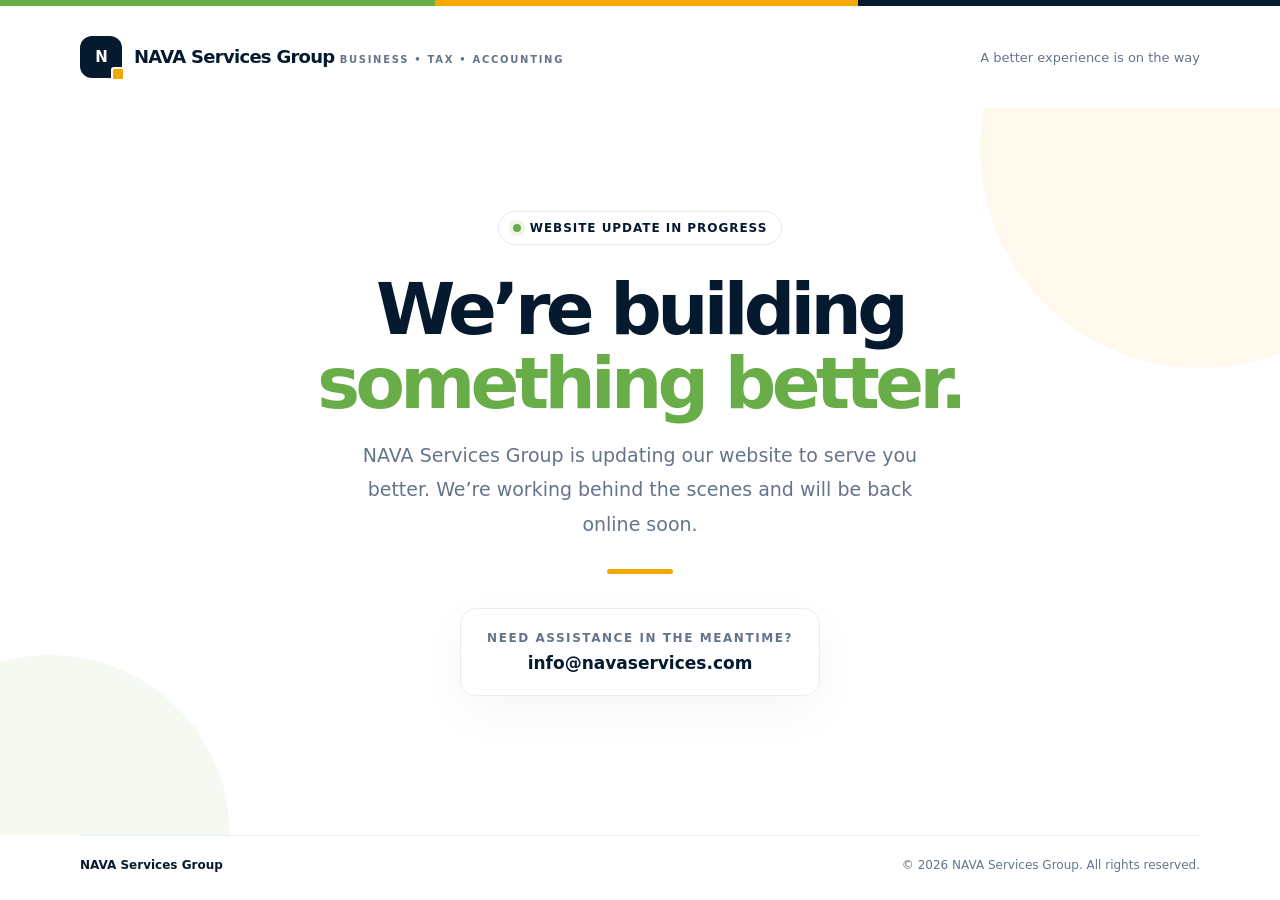
==== index.html @ 82f9de9b "Create index.html" ====
<!doctype html>
<html lang="en">
<head>
  <meta charset="utf-8">
  <meta name="viewport" content="width=device-width, initial-scale=1">
  <meta name="theme-color" content="#061a2f">
  <meta name="description" content="NAVA Services Group is updating its website. Please check back soon.">
  <title>Website Coming Soon | NAVA Services Group</title>
  <style>
    :root {
      --navy: #061a2f;
      --yellow: #f5a900;
      --green: #69ad49;
      --text: #263648;
      --muted: #64748b;
      --white: #ffffff;
    }
    * { box-sizing: border-box; }
    html { min-height: 100%; }
    body {
      margin: 0;
      min-height: 100vh;
      font-family: Inter, ui-sans-serif, system-ui, -apple-system, BlinkMacSystemFont, "Segoe UI", sans-serif;
      color: var(--text);
      background: var(--white);
      display: flex;
      flex-direction: column;
    }
    .top-line { height: 6px; background: linear-gradient(90deg, var(--green) 0 34%, var(--yellow) 34% 67%, var(--navy) 67% 100%); }
    header, footer { width: min(1120px, calc(100% - 48px)); margin-inline: auto; }
    header { padding: 30px 0; display: flex; align-items: center; justify-content: space-between; gap: 20px; }
    .brand { display: inline-flex; align-items: center; gap: 12px; color: var(--navy); text-decoration: none; }
    .brand-mark { width: 42px; height: 42px; border-radius: 12px; background: var(--navy); display: grid; place-items: center; color: var(--white); font-size: 15px; font-weight: 800; letter-spacing: -.06em; position: relative; }
    .brand-mark::after { content: ""; position: absolute; width: 10px; height: 10px; border-radius: 3px; background: var(--yellow); right: -3px; bottom: -3px; border: 2px solid white; }
    .brand-name { font-size: 18px; font-weight: 800; letter-spacing: -.04em; line-height: 1.1; }
    .brand-subtitle { margin-top: 4px; color: var(--muted); font-size: 10px; letter-spacing: .17em; font-weight: 700; }
    .header-note { color: var(--muted); font-size: 13px; }
    main { flex: 1; display: grid; place-items: center; padding: 44px 24px 80px; overflow: hidden; position: relative; }
    main::before, main::after { content: ""; position: absolute; border-radius: 50%; pointer-events: none; z-index: 0; }
    main::before { width: 440px; height: 440px; background: #f5a90012; top: -180px; right: -140px; }
    main::after { width: 360px; height: 360px; background: #69ad4912; bottom: -180px; left: -130px; }
    .content { width: min(760px, 100%); text-align: center; position: relative; z-index: 1; }
    .status { display: inline-flex; align-items: center; gap: 9px; border: 1px solid #e6ebef; background: #fff; border-radius: 999px; padding: 9px 14px; color: var(--navy); font-size: 12px; font-weight: 750; letter-spacing: .08em; text-transform: uppercase; }
    .status-dot { width: 8px; height: 8px; background: var(--green); border-radius: 50%; box-shadow: 0 0 0 4px #69ad4920; }
    h1 { margin: 28px 0 18px; color: var(--navy); font-size: clamp(42px, 7vw, 72px); letter-spacing: -.065em; line-height: 1.02; font-weight: 800; }
    h1 span { color: var(--green); }
    .intro { max-width: 570px; margin: 0 auto; color: var(--muted); font-size: clamp(16px, 2.3vw, 19px); line-height: 1.8; }
    .accent { width: 66px; height: 5px; background: var(--yellow); border-radius: 5px; margin: 28px auto; }
    .contact-card { margin: 34px auto 0; padding: 22px 26px; width: fit-content; max-width: 100%; border: 1px solid #e7edf1; border-radius: 16px; background: #ffffffd9; box-shadow: 0 16px 50px #061a2f0a; }
    .contact-label { color: var(--muted); font-size: 12px; text-transform: uppercase; letter-spacing: .13em; font-weight: 750; margin-bottom: 8px; }
    .email { color: var(--navy); text-decoration: none; font-weight: 750; font-size: 17px; overflow-wrap: anywhere; }
    .email:hover { color: var(--green); }
    footer { padding: 22px 0 28px; border-top: 1px solid #edf0f2; display: flex; justify-content: space-between; align-items: center; gap: 14px; color: var(--muted); font-size: 12px; }
    .footer-brand { color: var(--navy); font-weight: 750; }
    @media (max-width: 600px) {
      header, footer { width: min(100% - 32px, 1120px); }
      header { padding: 22px 0; }
      .header-note { display: none; }
      main { padding: 40px 20px 64px; }
      .contact-card { width: 100%; padding: 20px 16px; }
      footer { flex-direction: column; align-items: flex-start; }
    }
  </style>
</head>
<body>
  <div class="top-line" aria-hidden="true"></div>
  <header>
    <a class="brand" href="/" aria-label="NAVA Services Group home">
      <span class="brand-mark" aria-hidden="true">N</span>
      <span>
        <span class="brand-name">NAVA Services Group</span>
        <span class="brand-subtitle">BUSINESS • TAX • ACCOUNTING</span>
      </span>
    </a>
    <div class="header-note">A better experience is on the way</div>
  </header>

  <main>
    <section class="content" aria-labelledby="page-title">
      <div class="status"><span class="status-dot" aria-hidden="true"></span> Website update in progress</div>
      <h1 id="page-title">We’re building<br><span>something better.</span></h1>
      <p class="intro">NAVA Services Group is updating our website to serve you better. We’re working behind the scenes and will be back online soon.</p>
      <div class="accent" aria-hidden="true"></div>
      <div class="contact-card">
        <div class="contact-label">Need assistance in the meantime?</div>
        <a class="email" href="mailto:info@navaservices.com">info@navaservices.com</a>
      </div>
    </section>
  </main>

  <footer>
    <span class="footer-brand">NAVA Services Group</span>
    <span>© <span id="year">2026</span> NAVA Services Group. All rights reserved.</span>
  </footer>
  <script>
    document.getElementById('year').textContent = new Date().getFullYear();
  </script>
</body>
</html>
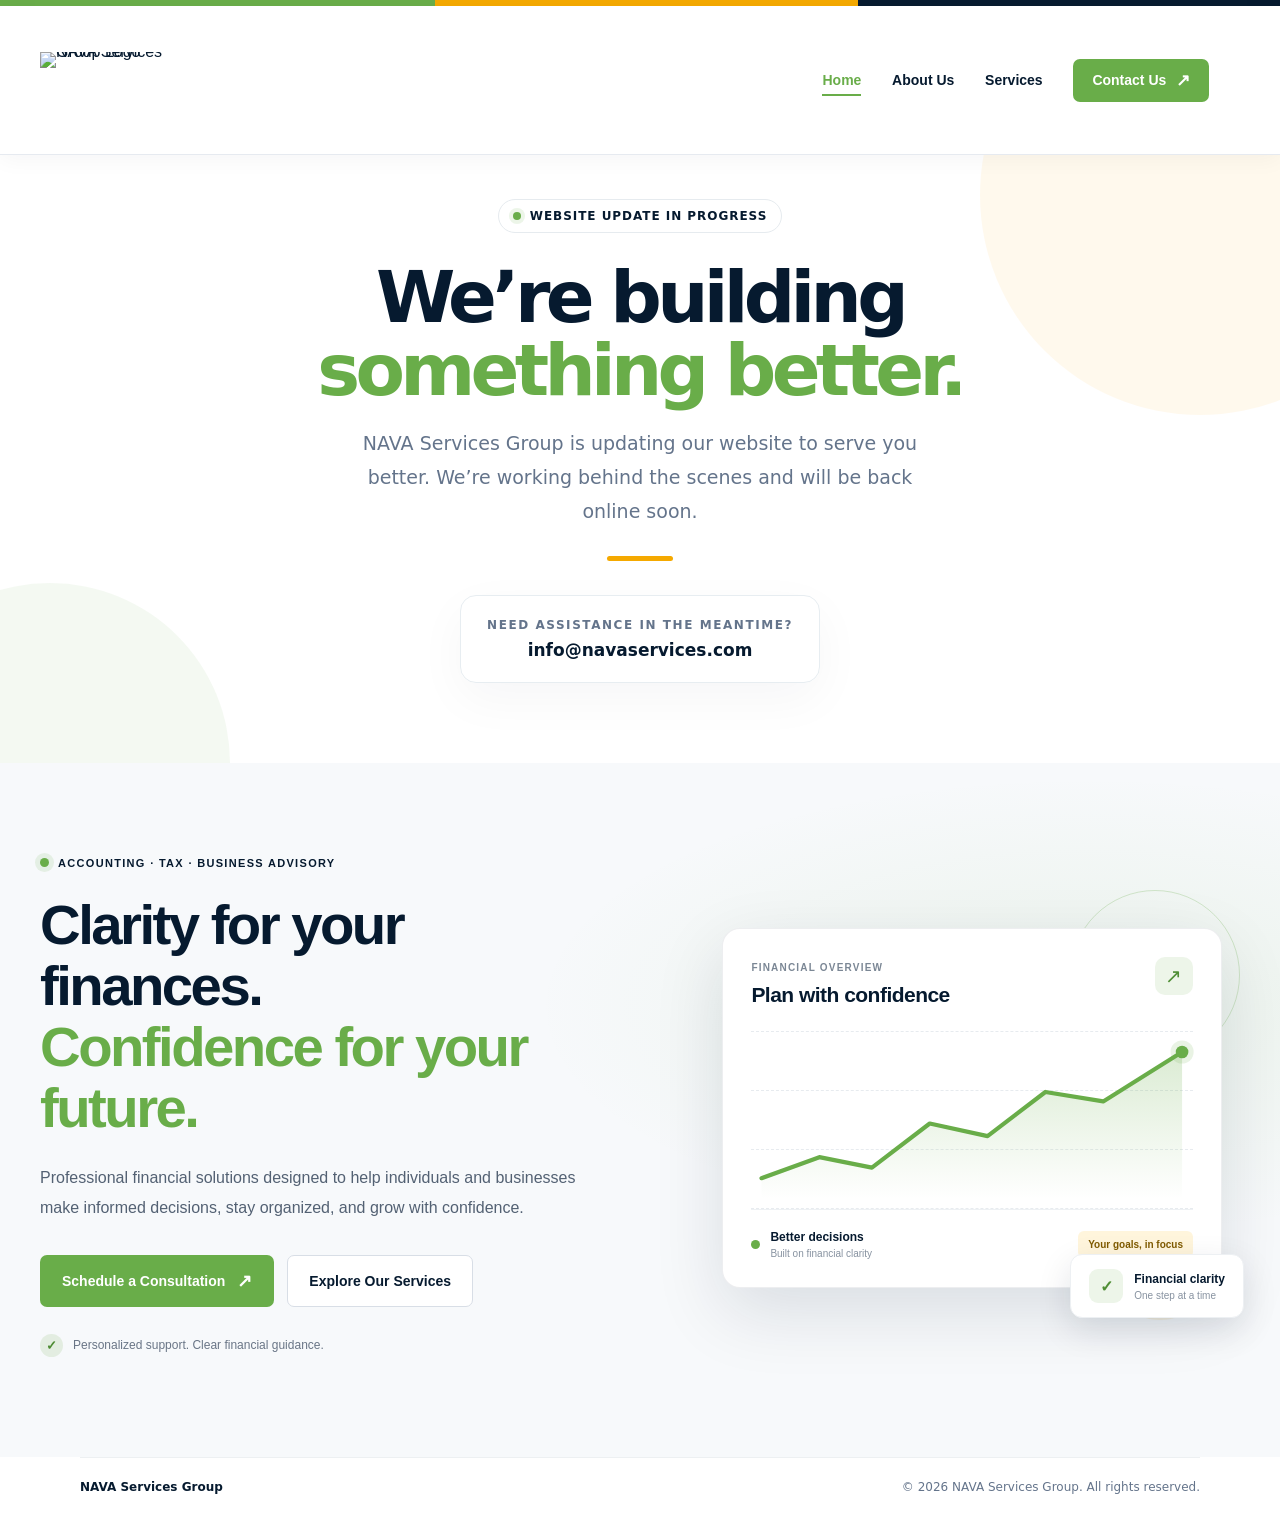
==== commit 92c42e09: "navaservices" ====
--- a/index.html
+++ b/index.html
@@ -1,6 +1,26 @@
 <!doctype html>
 <html lang="en">
 <head>
+
+<link rel="stylesheet" href="/components/nava-header.css">
+<script src="/components/nava-header.js" defer></script>
+
+
+<link rel="stylesheet" href="/components/nava-hero.css">
+<script src="/components/nava-hero.js" defer></script>
+
+
+
+
+
+
+
+
+
+
+
+
+
   <meta charset="utf-8">
   <meta name="viewport" content="width=device-width, initial-scale=1">
   <meta name="theme-color" content="#061a2f">
@@ -61,21 +81,28 @@
       footer { flex-direction: column; align-items: flex-start; }
     }
   </style>
+  
+
+<script>
+  window.gtranslateSettings = {
+    default_language: "en",
+    languages: ["en", "es"],
+    wrapper_selector: ".gtranslate_wrapper"
+  };
+</script>
+
+<script
+  src="https://cdn.gtranslate.net/widgets/latest/dropdown.js"
+  defer>
+</script>
 </head>
 <body>
+
   <div class="top-line" aria-hidden="true"></div>
-  <header>
-    <a class="brand" href="/" aria-label="NAVA Services Group home">
-      <span class="brand-mark" aria-hidden="true">N</span>
-      <span>
-        <span class="brand-name">NAVA Services Group</span>
-        <span class="brand-subtitle">BUSINESS • TAX • ACCOUNTING</span>
-      </span>
-    </a>
-    <div class="header-note">A better experience is on the way</div>
-  </header>
-
+  <nava-header></nava-header>
+  
   <main>
+     
     <section class="content" aria-labelledby="page-title">
       <div class="status"><span class="status-dot" aria-hidden="true"></span> Website update in progress</div>
       <h1 id="page-title">We’re building<br><span>something better.</span></h1>
@@ -86,8 +113,9 @@
         <a class="email" href="mailto:info@navaservices.com">info@navaservices.com</a>
       </div>
     </section>
+    
   </main>
-
+ <nava-hero></nava-hero>
   <footer>
     <span class="footer-brand">NAVA Services Group</span>
     <span>© <span id="year">2026</span> NAVA Services Group. All rights reserved.</span>
--- a/components/nava-header.css
+++ b/components/nava-header.css
@@ -0,0 +1,269 @@
+
+:root {
+  --nava-navy: #061A2F;
+  --nava-green: #69AD49;
+  --nava-yellow: #F5A900;
+  --nava-border: #E6EAF0;
+}
+
+nava-header {
+  display: block;
+  position: relative;
+  z-index: 1000;
+}
+
+.nava-header {
+  width: 100%;
+  background: #fff;
+  border-bottom: 1px solid var(--nava-border);
+  box-shadow: 0 4px 22px rgba(6, 26, 47, 0.045);
+  font-family: Inter, Arial, sans-serif;
+}
+
+.nava-header__inner {
+  width: min(1200px, calc(100% - 48px));
+  min-height: 88px;
+  margin: 0 auto;
+  display: flex;
+  align-items: center;
+  justify-content: space-between;
+  gap: 36px;
+}
+
+.nava-brand {
+  display: flex;
+  flex-direction: column;
+  flex-shrink: 0;
+  color: var(--nava-navy);
+  text-decoration: none;
+  line-height: 1;
+}
+
+.nava-brand__name {
+  font-size: 30px;
+  font-weight: 800;
+  letter-spacing: 0.11em;
+}
+
+.nava-brand__subtitle {
+  margin-top: 6px;
+  font-size: 10px;
+  font-weight: 700;
+  letter-spacing: 0.19em;
+}
+
+.nava-nav {
+  display: flex;
+  align-items: center;
+  gap: clamp(18px, 2.4vw, 34px);
+}
+
+.nava-nav__link {
+  position: relative;
+  padding: 12px 0;
+  color: var(--nava-navy);
+  text-decoration: none;
+  font-size: 14px;
+  font-weight: 600;
+  transition: color 0.2s ease;
+}
+
+.nava-nav__link:hover,
+.nava-nav__link.is-active {
+  color: var(--nava-green);
+}
+
+.nava-nav__link.is-active::after {
+  content: "";
+  position: absolute;
+  right: 0;
+  bottom: 4px;
+  left: 0;
+  height: 2px;
+  background: var(--nava-green);
+}
+
+.nava-nav__cta {
+  display: inline-flex;
+  align-items: center;
+  gap: 10px;
+  padding: 13px 19px;
+  border-radius: 7px;
+  background: var(--nava-green);
+  color: #fff;
+  text-decoration: none;
+  font-size: 14px;
+  font-weight: 700;
+  transition: background 0.2s ease, transform 0.2s ease;
+}
+
+.nava-nav__cta:hover {
+  background: #57983A;
+  transform: translateY(-1px);
+}
+
+.nava-nav__cta span {
+  font-size: 17px;
+  line-height: 1;
+}
+
+.nava-language {
+  display: flex;
+  align-items: center;
+}
+
+.nava-language select {
+  max-width: 130px;
+  padding: 8px 9px;
+  border: 1px solid var(--nava-border);
+  border-radius: 6px;
+  background: #fff;
+  color: var(--nava-navy);
+  font: inherit;
+  font-size: 13px;
+}
+
+.nava-menu-toggle {
+  display: none;
+  width: 44px;
+  height: 44px;
+  padding: 11px;
+  border: 1px solid var(--nava-border);
+  border-radius: 8px;
+  background: #fff;
+  cursor: pointer;
+}
+
+.nava-menu-toggle span {
+  display: block;
+  height: 2px;
+  margin: 4px 0;
+  background: var(--nava-navy);
+}
+
+@media (max-width: 820px) {
+  .nava-header__inner {
+    width: calc(100% - 32px);
+    min-height: 76px;
+    gap: 16px;
+  }
+
+  .nava-brand__name {
+    font-size: 27px;
+  }
+
+  .nava-menu-toggle {
+    display: block;
+    margin-left: auto;
+  }
+
+  .nava-nav {
+    display: none;
+    position: absolute;
+    top: 100%;
+    right: 0;
+    left: 0;
+    padding: 18px 24px 24px;
+    flex-direction: column;
+    align-items: stretch;
+    gap: 7px;
+    background: #fff;
+    border-bottom: 1px solid var(--nava-border);
+    box-shadow: 0 14px 22px rgba(6, 26, 47, 0.08);
+  }
+
+  .nava-nav.is-open {
+    display: flex;
+  }
+
+  .nava-nav__link {
+    padding: 13px 0;
+  }
+
+  .nava-nav__link.is-active::after {
+    display: none;
+  }
+
+  .nava-nav__cta {
+    justify-content: center;
+    margin-top: 5px;
+  }
+
+  .nava-language {
+    padding-top: 8px;
+  }
+}
+
+/* Logo */
+.nava-brand {
+  display: inline-flex;
+  align-items: center;
+  flex-shrink: 0;
+  text-decoration: none;
+  line-height: 0;
+}
+
+.nava-brand img {
+  display: block;
+  width: 170px;
+  height: 56px;
+  object-fit: contain;
+  object-position: left center;
+}
+
+/* Contenedor del header */
+.nava-header__inner {
+  width: min(1200px, calc(100% - 48px));
+  min-height: 88px;
+  margin: 0 auto;
+  display: flex;
+  align-items: center;
+  justify-content: space-between;
+  gap: 36px;
+}
+
+/* Botón hamburguesa */
+.nava-menu-toggle {
+  display: none;
+  flex-shrink: 0;
+  width: 44px;
+  height: 44px;
+  padding: 11px;
+  border: 1px solid #E6EAF0;
+  border-radius: 8px;
+  background: #fff;
+  cursor: pointer;
+}
+
+.nava-menu-toggle span {
+  display: block;
+  height: 2px;
+  margin: 4px 0;
+  background: #061A2F;
+}
+
+/* Responsive */
+@media (max-width: 820px) {
+  .nava-header__inner {
+    width: calc(100% - 32px);
+    min-height: 76px;
+    gap: 16px;
+  }
+
+  .nava-brand img {
+    width: 145px;
+    height: 48px;
+  }
+
+  .nava-menu-toggle {
+    display: block;
+    margin-left: auto;
+  }
+}
+
+@media (max-width: 380px) {
+  .nava-brand img {
+    width: 125px;
+    height: 42px;
+  }
+}
--- a/components/nava-hero.css
+++ b/components/nava-hero.css
@@ -0,0 +1,441 @@
+
+.nava-hero {
+  --hero-navy: #061A2F;
+  --hero-green: #69AD49;
+  --hero-yellow: #F5A900;
+
+  position: relative;
+  overflow: hidden;
+  padding: 90px 0 100px;
+  background:
+    radial-gradient(ellipse at 85% 35%, rgba(105, 173, 73, .09), transparent 36%),
+    #F7F9FB;
+  font-family: Inter, Arial, sans-serif;
+}
+
+.nava-hero *,
+.nava-hero *::before,
+.nava-hero *::after {
+  box-sizing: border-box;
+}
+
+.nava-hero__container {
+  width: min(1200px, calc(100% - 48px));
+  margin: 0 auto;
+  display: grid;
+  grid-template-columns: minmax(0, 1.05fr) minmax(0, .95fr);
+  align-items: center;
+  gap: 64px;
+}
+
+.nava-hero__content {
+  position: relative;
+  z-index: 1;
+}
+
+.nava-hero__eyebrow {
+  display: inline-flex;
+  align-items: center;
+  gap: 9px;
+  margin-bottom: 24px;
+  color: var(--hero-navy);
+  font-size: 11px;
+  font-weight: 800;
+  letter-spacing: .12em;
+  line-height: 1.5;
+}
+
+.nava-hero__eyebrow-dot {
+  width: 9px;
+  height: 9px;
+  flex-shrink: 0;
+  border-radius: 50%;
+  background: var(--hero-green);
+  box-shadow: 0 0 0 5px rgba(105, 173, 73, .13);
+}
+
+.nava-hero h1 {
+  max-width: 650px;
+  margin: 0;
+  color: var(--hero-navy);
+  font-size: clamp(42px, 4.4vw, 64px);
+  font-weight: 800;
+  line-height: 1.08;
+  letter-spacing: -.045em;
+}
+
+.nava-hero h1 span {
+  display: block;
+  color: var(--hero-green);
+}
+
+.nava-hero__description {
+  max-width: 540px;
+  margin: 25px 0 0;
+  color: #536173;
+  font-size: 16px;
+  line-height: 1.85;
+}
+
+.nava-hero__actions {
+  display: flex;
+  flex-wrap: wrap;
+  align-items: center;
+  gap: 13px;
+  margin-top: 32px;
+}
+
+.nava-hero__button {
+  display: inline-flex;
+  min-height: 52px;
+  align-items: center;
+  justify-content: center;
+  gap: 12px;
+  padding: 0 21px;
+  border: 1px solid transparent;
+  border-radius: 7px;
+  font-size: 14px;
+  font-weight: 700;
+  text-align: center;
+  text-decoration: none;
+  transition: background .2s ease, border-color .2s ease, transform .2s ease;
+}
+
+.nava-hero__button:hover {
+  transform: translateY(-2px);
+}
+
+.nava-hero__button--primary {
+  background: var(--hero-green);
+  color: #fff;
+}
+
+.nava-hero__button--primary:hover {
+  background: #57983A;
+}
+
+.nava-hero__button--primary span {
+  font-size: 18px;
+}
+
+.nava-hero__button--secondary {
+  border-color: #D8DEE6;
+  background: #fff;
+  color: var(--hero-navy);
+}
+
+.nava-hero__button--secondary:hover {
+  border-color: var(--hero-green);
+}
+
+.nava-hero__trust {
+  display: flex;
+  align-items: center;
+  gap: 10px;
+  margin-top: 27px;
+}
+
+.nava-hero__trust-icon {
+  display: grid;
+  width: 23px;
+  height: 23px;
+  flex-shrink: 0;
+  place-items: center;
+  border-radius: 50%;
+  background: rgba(105, 173, 73, .14);
+  color: #4C8A32;
+  font-size: 13px;
+  font-weight: 800;
+}
+
+.nava-hero__trust p {
+  margin: 0;
+  color: #697586;
+  font-size: 12px;
+  line-height: 1.6;
+}
+
+.nava-hero__visual {
+  position: relative;
+  min-width: 0;
+  padding: 38px 18px 32px 22px;
+}
+
+.nava-hero__decor {
+  position: absolute;
+  border-radius: 50%;
+  pointer-events: none;
+}
+
+.nava-hero__decor--one {
+  top: 0;
+  right: 0;
+  width: 170px;
+  height: 170px;
+  border: 1px solid rgba(105, 173, 73, .25);
+}
+
+.nava-hero__decor--two {
+  right: 25px;
+  bottom: 0;
+  width: 110px;
+  height: 110px;
+  background: rgba(245, 169, 0, .10);
+}
+
+.nava-finance-card {
+  position: relative;
+  z-index: 1;
+  padding: 28px;
+  border: 1px solid rgba(6, 26, 47, .07);
+  border-radius: 18px;
+  background: #fff;
+  box-shadow: 0 24px 70px rgba(6, 26, 47, .12);
+}
+
+.nava-finance-card__header {
+  display: flex;
+  align-items: flex-start;
+  justify-content: space-between;
+  gap: 15px;
+}
+
+.nava-finance-card__label {
+  color: #7B8795;
+  font-size: 10px;
+  font-weight: 800;
+  letter-spacing: .12em;
+}
+
+.nava-finance-card__header h2 {
+  margin: 8px 0 0;
+  color: var(--hero-navy);
+  font-size: 21px;
+  font-weight: 750;
+  letter-spacing: -.025em;
+}
+
+.nava-finance-card__icon {
+  display: grid;
+  width: 38px;
+  height: 38px;
+  flex-shrink: 0;
+  place-items: center;
+  border-radius: 10px;
+  background: #EDF5E9;
+  color: #4F8E35;
+  font-size: 20px;
+}
+
+.nava-finance-card__chart {
+  position: relative;
+  margin-top: 24px;
+}
+
+.nava-chart__grid {
+  position: absolute;
+  inset: 0;
+  display: flex;
+  flex-direction: column;
+  justify-content: space-between;
+}
+
+.nava-chart__grid span {
+  display: block;
+  width: 100%;
+  border-top: 1px dashed #E7EBEF;
+}
+
+.nava-finance-card__chart svg {
+  position: relative;
+  display: block;
+  width: 100%;
+  height: auto;
+  overflow: visible;
+}
+
+.nava-finance-card__footer {
+  display: flex;
+  align-items: center;
+  justify-content: space-between;
+  gap: 15px;
+  padding-top: 20px;
+  border-top: 1px solid #EEF1F4;
+}
+
+.nava-finance-stat {
+  display: flex;
+  align-items: center;
+  gap: 10px;
+}
+
+.nava-finance-stat__dot {
+  width: 9px;
+  height: 9px;
+  flex-shrink: 0;
+  border-radius: 50%;
+  background: var(--hero-green);
+}
+
+.nava-finance-stat div {
+  display: flex;
+  flex-direction: column;
+  gap: 4px;
+}
+
+.nava-finance-stat strong {
+  color: var(--hero-navy);
+  font-size: 12px;
+}
+
+.nava-finance-stat div span {
+  color: #8792A0;
+  font-size: 10px;
+}
+
+.nava-finance-card__badge {
+  padding: 8px 10px;
+  border-radius: 6px;
+  background: #FFF5DC;
+  color: #805B00;
+  font-size: 10px;
+  font-weight: 700;
+  white-space: nowrap;
+}
+
+.nava-hero__floating {
+  position: absolute;
+  z-index: 2;
+  right: -4px;
+  bottom: 2px;
+  display: flex;
+  align-items: center;
+  gap: 11px;
+  padding: 14px 18px;
+  border: 1px solid #EDF0F3;
+  border-radius: 12px;
+  background: #fff;
+  box-shadow: 0 12px 34px rgba(6, 26, 47, .12);
+}
+
+.nava-hero__floating-icon {
+  display: grid;
+  width: 34px;
+  height: 34px;
+  flex-shrink: 0;
+  place-items: center;
+  border-radius: 9px;
+  background: #EDF5E9;
+  color: #4F8E35;
+  font-weight: 800;
+}
+
+.nava-hero__floating div {
+  display: flex;
+  flex-direction: column;
+  gap: 4px;
+}
+
+.nava-hero__floating strong {
+  color: var(--hero-navy);
+  font-size: 12px;
+}
+
+.nava-hero__floating div span {
+  color: #8792A0;
+  font-size: 10px;
+}
+
+@media (max-width: 1000px) {
+  .nava-hero {
+    padding: 72px 0 82px;
+  }
+
+  .nava-hero__container {
+    gap: 36px;
+  }
+
+  .nava-hero__visual {
+    padding-right: 8px;
+    padding-left: 8px;
+  }
+
+  .nava-finance-card {
+    padding: 22px;
+  }
+
+  .nava-finance-card__badge {
+    display: none;
+  }
+}
+
+@media (max-width: 760px) {
+  .nava-hero {
+    padding: 58px 0 72px;
+  }
+
+  .nava-hero__container {
+    width: calc(100% - 36px);
+    grid-template-columns: 1fr;
+    gap: 28px;
+  }
+
+  .nava-hero__eyebrow {
+    margin-bottom: 19px;
+    font-size: 10px;
+  }
+
+  .nava-hero h1 {
+    font-size: clamp(38px, 9vw, 54px);
+  }
+
+  .nava-hero__description {
+    margin-top: 19px;
+    font-size: 15px;
+  }
+
+  .nava-hero__actions {
+    align-items: stretch;
+    flex-direction: column;
+    margin-top: 25px;
+  }
+
+  .nava-hero__button {
+    width: 100%;
+  }
+
+  .nava-hero__trust {
+    margin-top: 20px;
+  }
+
+  .nava-hero__visual {
+    width: 100%;
+    max-width: 540px;
+    margin: 0 auto;
+    padding: 25px 5px 30px;
+  }
+
+  .nava-finance-card {
+    padding: 21px;
+    border-radius: 14px;
+  }
+
+  .nava-finance-card__header h2 {
+    font-size: 18px;
+  }
+
+  .nava-hero__floating {
+    right: 0;
+    bottom: 0;
+    padding: 11px 13px;
+  }
+}
+
+@media (prefers-reduced-motion: reduce) {
+  .nava-hero *,
+  .nava-hero *::before,
+  .nava-hero *::after {
+    scroll-behavior: auto !important;
+    transition: none !important;
+  }
+}
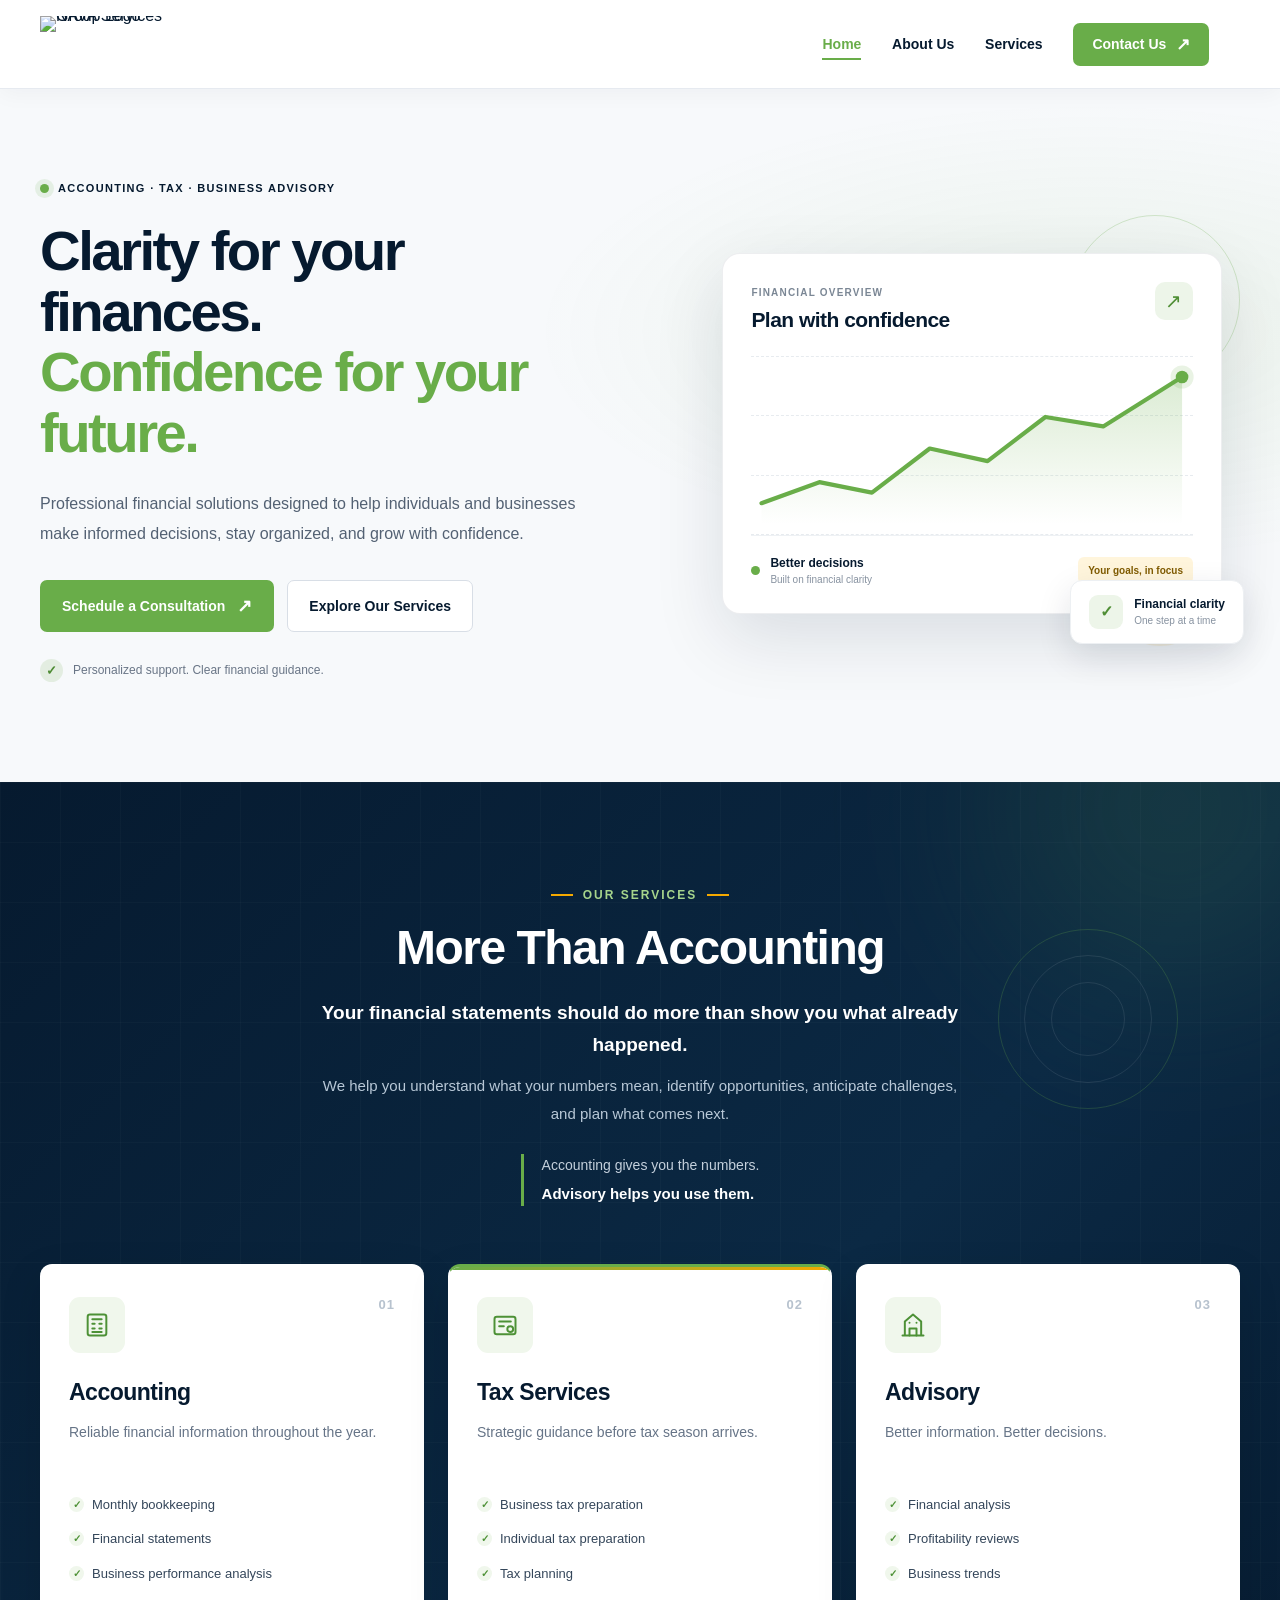
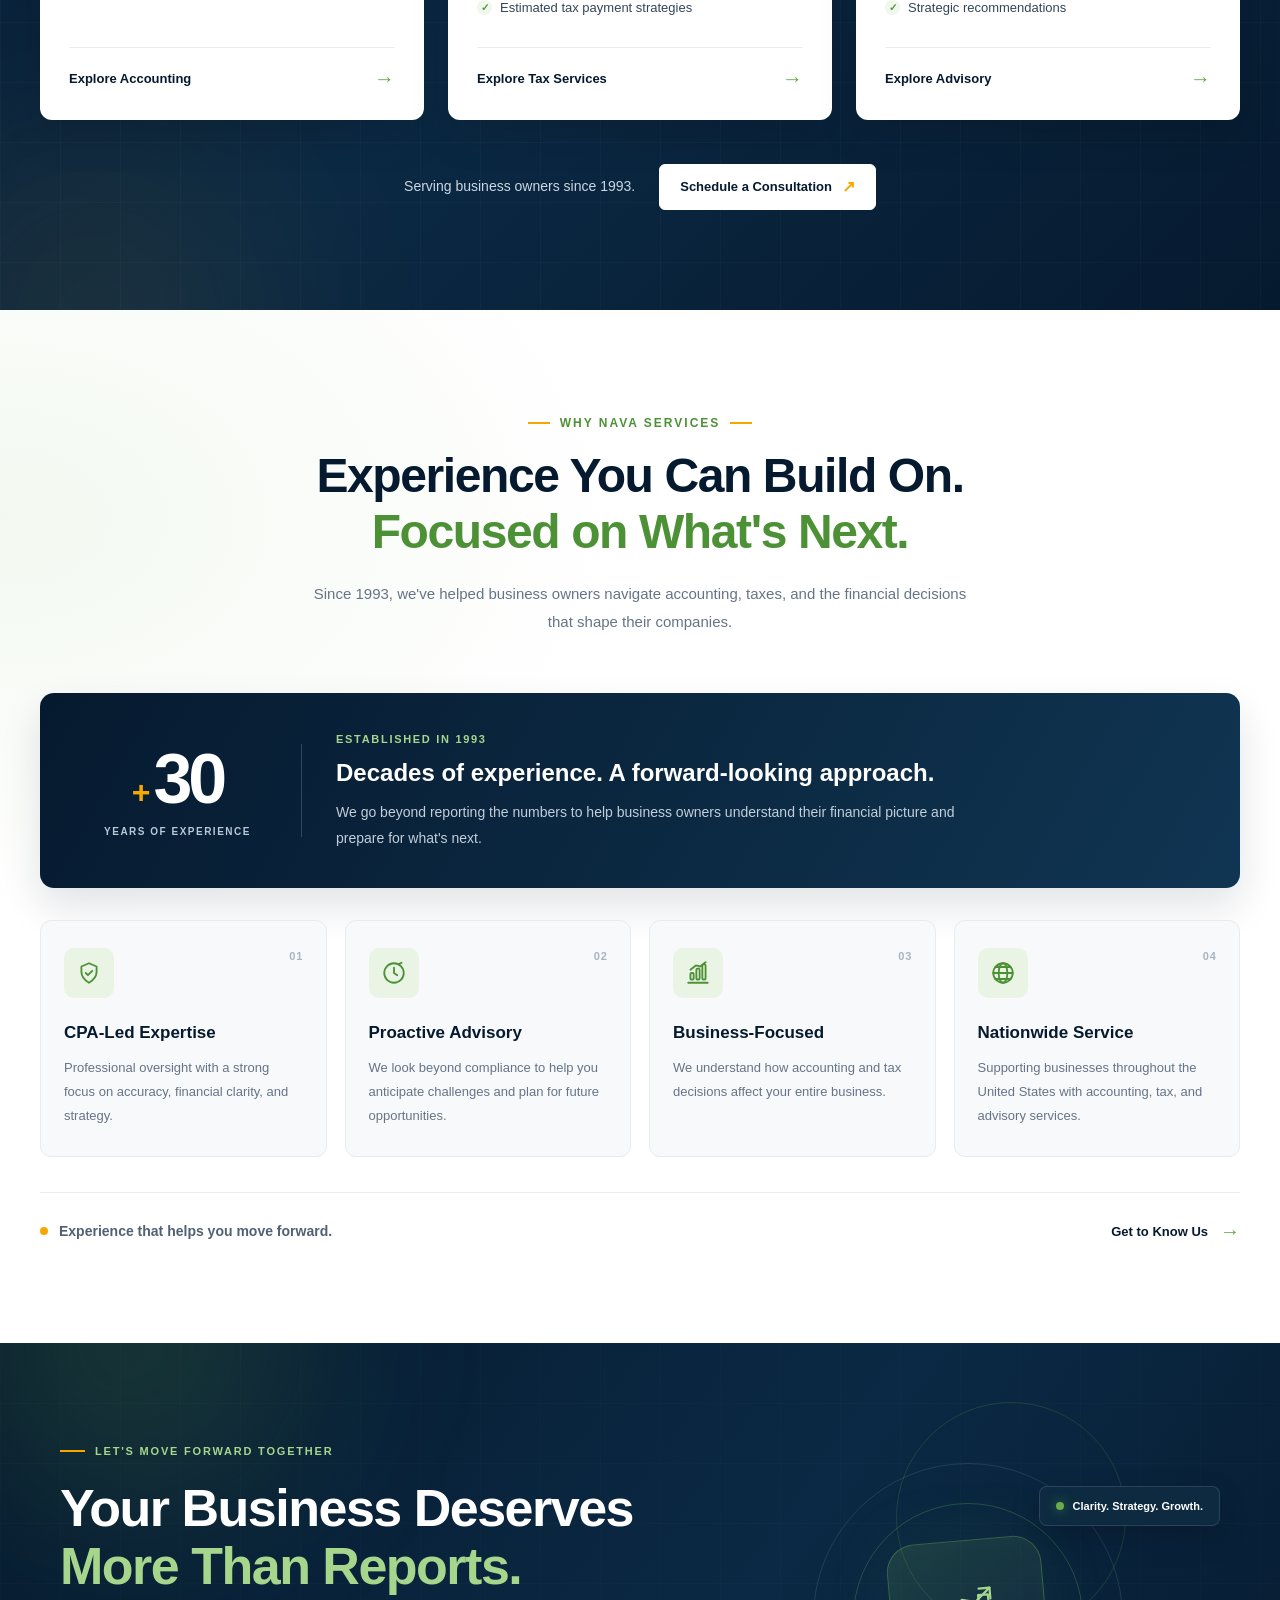
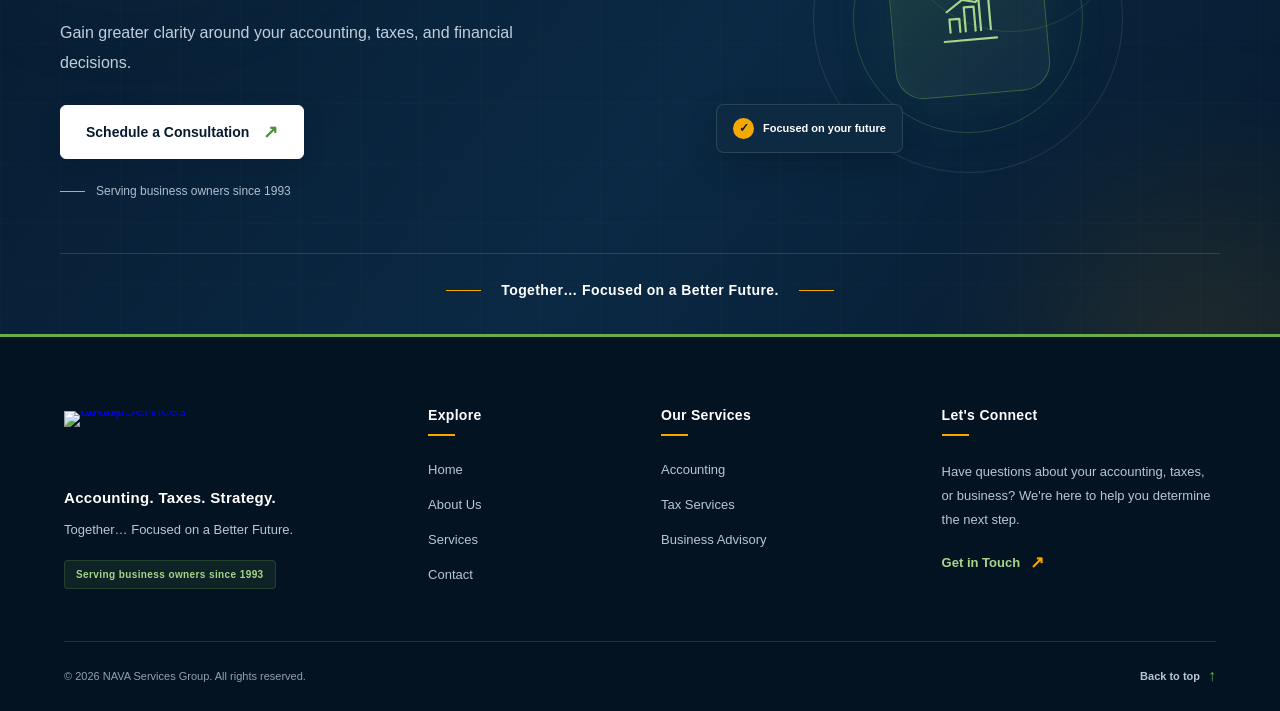
==== commit ea810bb6: "Updates" ====
--- a/index.html
+++ b/index.html
@@ -1,13 +1,41 @@
+
 <!doctype html>
 <html lang="en">
 <head>
+  <meta charset="utf-8">
+  <meta name="viewport" content="width=device-width, initial-scale=1">
+  <meta name="theme-color" content="#061A2F">
+  <meta
+    name="description"
+    content="NAVA Services Group provides professional accounting, tax and business advisory services."
+  >
 
-<link rel="stylesheet" href="/components/nava-header.css">
-<script src="/components/nava-header.js" defer></script>
+  <title>NAVA Services Group | Accounting, Tax & Advisory</title>
+
+  <!-- Header component -->
+  <link rel="stylesheet" href="/components/nava-header.css">
+  <script src="/components/nava-header.js" defer></script>
+
+  <!-- Hero component -->
+  <link rel="stylesheet" href="/components/nava-hero.css">
+  <script src="/components/nava-hero.js" defer></script>
 
 
-<link rel="stylesheet" href="/components/nava-hero.css">
-<script src="/components/nava-hero.js" defer></script>
+  <!-- services component -->
+<link rel="stylesheet" href="/components/nava-services.css">
+<script src="/components/nava-services.js" defer></script>
+
+
+<link rel="stylesheet" href="/components/nava-why.css">
+<script src="/components/nava-why.js" defer></script>
+
+
+<link rel="stylesheet" href="/components/nava-cta.css">
+<script src="/components/nava-cta.js" defer></script>
+
+
+<link rel="stylesheet" href="/components/nava-footer.css">
+<script src="/components/nava-footer.js" defer></script>
 
 
 
@@ -19,109 +47,94 @@
 
 
 
+  <!-- GTranslate -->
+  <script>
+    window.gtranslateSettings = {
+      default_language: "en",
+      languages: ["en", "es"],
+      wrapper_selector: ".gtranslate_wrapper"
+    };
+  </script>
 
+  <script
+    src="https://cdn.gtranslate.net/widgets/latest/dropdown.js"
+    defer>
+  </script>
 
-  <meta charset="utf-8">
-  <meta name="viewport" content="width=device-width, initial-scale=1">
-  <meta name="theme-color" content="#061a2f">
-  <meta name="description" content="NAVA Services Group is updating its website. Please check back soon.">
-  <title>Website Coming Soon | NAVA Services Group</title>
   <style>
     :root {
-      --navy: #061a2f;
-      --yellow: #f5a900;
-      --green: #69ad49;
-      --text: #263648;
-      --muted: #64748b;
-      --white: #ffffff;
+      --nava-navy: #061A2F;
+      --nava-green: #69AD49;
+      --nava-yellow: #F5A900;
     }
-    * { box-sizing: border-box; }
-    html { min-height: 100%; }
+
+    *,
+    *::before,
+    *::after {
+      box-sizing: border-box;
+    }
+
+    html {
+      min-height: 100%;
+      scroll-behavior: smooth;
+    }
+
     body {
       margin: 0;
       min-height: 100vh;
-      font-family: Inter, ui-sans-serif, system-ui, -apple-system, BlinkMacSystemFont, "Segoe UI", sans-serif;
-      color: var(--text);
-      background: var(--white);
-      display: flex;
-      flex-direction: column;
+      font-family: Inter, Arial, sans-serif;
+      color: var(--nava-navy);
+      background: #fff;
     }
-    .top-line { height: 6px; background: linear-gradient(90deg, var(--green) 0 34%, var(--yellow) 34% 67%, var(--navy) 67% 100%); }
-    header, footer { width: min(1120px, calc(100% - 48px)); margin-inline: auto; }
-    header { padding: 30px 0; display: flex; align-items: center; justify-content: space-between; gap: 20px; }
-    .brand { display: inline-flex; align-items: center; gap: 12px; color: var(--navy); text-decoration: none; }
-    .brand-mark { width: 42px; height: 42px; border-radius: 12px; background: var(--navy); display: grid; place-items: center; color: var(--white); font-size: 15px; font-weight: 800; letter-spacing: -.06em; position: relative; }
-    .brand-mark::after { content: ""; position: absolute; width: 10px; height: 10px; border-radius: 3px; background: var(--yellow); right: -3px; bottom: -3px; border: 2px solid white; }
-    .brand-name { font-size: 18px; font-weight: 800; letter-spacing: -.04em; line-height: 1.1; }
-    .brand-subtitle { margin-top: 4px; color: var(--muted); font-size: 10px; letter-spacing: .17em; font-weight: 700; }
-    .header-note { color: var(--muted); font-size: 13px; }
-    main { flex: 1; display: grid; place-items: center; padding: 44px 24px 80px; overflow: hidden; position: relative; }
-    main::before, main::after { content: ""; position: absolute; border-radius: 50%; pointer-events: none; z-index: 0; }
-    main::before { width: 440px; height: 440px; background: #f5a90012; top: -180px; right: -140px; }
-    main::after { width: 360px; height: 360px; background: #69ad4912; bottom: -180px; left: -130px; }
-    .content { width: min(760px, 100%); text-align: center; position: relative; z-index: 1; }
-    .status { display: inline-flex; align-items: center; gap: 9px; border: 1px solid #e6ebef; background: #fff; border-radius: 999px; padding: 9px 14px; color: var(--navy); font-size: 12px; font-weight: 750; letter-spacing: .08em; text-transform: uppercase; }
-    .status-dot { width: 8px; height: 8px; background: var(--green); border-radius: 50%; box-shadow: 0 0 0 4px #69ad4920; }
-    h1 { margin: 28px 0 18px; color: var(--navy); font-size: clamp(42px, 7vw, 72px); letter-spacing: -.065em; line-height: 1.02; font-weight: 800; }
-    h1 span { color: var(--green); }
-    .intro { max-width: 570px; margin: 0 auto; color: var(--muted); font-size: clamp(16px, 2.3vw, 19px); line-height: 1.8; }
-    .accent { width: 66px; height: 5px; background: var(--yellow); border-radius: 5px; margin: 28px auto; }
-    .contact-card { margin: 34px auto 0; padding: 22px 26px; width: fit-content; max-width: 100%; border: 1px solid #e7edf1; border-radius: 16px; background: #ffffffd9; box-shadow: 0 16px 50px #061a2f0a; }
-    .contact-label { color: var(--muted); font-size: 12px; text-transform: uppercase; letter-spacing: .13em; font-weight: 750; margin-bottom: 8px; }
-    .email { color: var(--navy); text-decoration: none; font-weight: 750; font-size: 17px; overflow-wrap: anywhere; }
-    .email:hover { color: var(--green); }
-    footer { padding: 22px 0 28px; border-top: 1px solid #edf0f2; display: flex; justify-content: space-between; align-items: center; gap: 14px; color: var(--muted); font-size: 12px; }
-    .footer-brand { color: var(--navy); font-weight: 750; }
-    @media (max-width: 600px) {
-      header, footer { width: min(100% - 32px, 1120px); }
-      header { padding: 22px 0; }
-      .header-note { display: none; }
-      main { padding: 40px 20px 64px; }
-      .contact-card { width: 100%; padding: 20px 16px; }
-      footer { flex-direction: column; align-items: flex-start; }
+
+    /* Contenido principal */
+    .nava-main {
+      display: block;
+      width: 100%;
+      margin: 0;
+      padding: 0;
+    }
+
+    /* Secciones futuras */
+    .nava-section {
+      width: 100%;
+      padding: 80px 24px;
+    }
+
+    .nava-section__container {
+      width: min(1200px, 100%);
+      margin: 0 auto;
+    }
+
+    @media (max-width: 760px) {
+      .nava-section {
+        padding: 56px 18px;
+      }
     }
   </style>
-  
+</head>
 
-<script>
-  window.gtranslateSettings = {
-    default_language: "en",
-    languages: ["en", "es"],
-    wrapper_selector: ".gtranslate_wrapper"
-  };
-</script>
-
-<script
-  src="https://cdn.gtranslate.net/widgets/latest/dropdown.js"
-  defer>
-</script>
-</head>
 <body>
 
-  <div class="top-line" aria-hidden="true"></div>
+  <!-- Header -->
   <nava-header></nava-header>
-  
-  <main>
-     
-    <section class="content" aria-labelledby="page-title">
-      <div class="status"><span class="status-dot" aria-hidden="true"></span> Website update in progress</div>
-      <h1 id="page-title">We’re building<br><span>something better.</span></h1>
-      <p class="intro">NAVA Services Group is updating our website to serve you better. We’re working behind the scenes and will be back online soon.</p>
-      <div class="accent" aria-hidden="true"></div>
-      <div class="contact-card">
-        <div class="contact-label">Need assistance in the meantime?</div>
-        <a class="email" href="mailto:info@navaservices.com">info@navaservices.com</a>
-      </div>
-    </section>
-    
+
+  <!-- Main content -->
+  <main class="nava-main">
+
+    <!-- Hero -->
+    <nava-hero></nava-hero>
+
+    <!-- Aquí agregaremos Services Overview -->
+       <nava-services></nava-services>
+    <!-- Aquí agregaremos Why Choose NAVA -->
+     <nava-why></nava-why>
+    <!-- Aquí agregaremos CTA -->
+     <nava-cta></nava-cta>
+
   </main>
- <nava-hero></nava-hero>
-  <footer>
-    <span class="footer-brand">NAVA Services Group</span>
-    <span>© <span id="year">2026</span> NAVA Services Group. All rights reserved.</span>
-  </footer>
-  <script>
-    document.getElementById('year').textContent = new Date().getFullYear();
-  </script>
+
+  <!-- Aquí agregaremos el footer reutilizable -->
+<nava-footer></nava-footer>
 </body>
 </html>
--- a/components/nava-services.css
+++ b/components/nava-services.css
@@ -0,0 +1,630 @@
+
+/* =========================================
+   NAVA SERVICES - SECTION
+========================================= */
+
+.nava-services {
+  --services-navy: #061A2F;
+  --services-green: #69AD49;
+  --services-yellow: #F5A900;
+
+  position: relative;
+  isolation: isolate;
+  width: 100%;
+  padding: 100px 24px;
+  overflow: hidden;
+  color: #FFFFFF;
+  background: linear-gradient(
+    135deg,
+    #061A2F 0%,
+    #0B2944 55%,
+    #061A2F 100%
+  );
+}
+
+.nava-services *,
+.nava-services *::before,
+.nava-services *::after {
+  box-sizing: border-box;
+}
+
+.nava-services__container {
+  position: relative;
+  z-index: 1;
+  width: 100%;
+  max-width: 1200px;
+  margin: 0 auto;
+}
+
+/* =========================================
+   DECORATIVE BACKGROUND
+========================================= */
+
+.nava-services__background {
+  position: absolute;
+  z-index: 0;
+  inset: 0;
+  overflow: hidden;
+  pointer-events: none;
+}
+
+.nava-services__glow {
+  position: absolute;
+  width: 550px;
+  height: 550px;
+  border-radius: 50%;
+  filter: blur(75px);
+  opacity: 0.55;
+  animation: navaServicesGlow 14s ease-in-out infinite alternate;
+}
+
+.nava-services__glow--one {
+  top: -250px;
+  right: -170px;
+  background: radial-gradient(
+    circle,
+    rgba(105, 173, 73, 0.32),
+    transparent 70%
+  );
+}
+
+.nava-services__glow--two {
+  bottom: -280px;
+  left: -180px;
+  background: radial-gradient(
+    circle,
+    rgba(245, 169, 0, 0.17),
+    transparent 70%
+  );
+  animation-delay: -7s;
+}
+
+.nava-services__grid-pattern {
+  position: absolute;
+  inset: 0;
+  background-image:
+    linear-gradient(
+      rgba(255, 255, 255, 0.035) 1px,
+      transparent 1px
+    ),
+    linear-gradient(
+      90deg,
+      rgba(255, 255, 255, 0.035) 1px,
+      transparent 1px
+    );
+  background-size: 60px 60px;
+  opacity: 0.65;
+}
+
+.nava-services__orb {
+  position: absolute;
+  top: 13%;
+  right: 8%;
+  width: 180px;
+  height: 180px;
+  border: 1px solid rgba(105, 173, 73, 0.24);
+  border-radius: 50%;
+  animation: navaServicesOrb 10s ease-in-out infinite;
+}
+
+.nava-services__orb::before,
+.nava-services__orb::after {
+  position: absolute;
+  border: 1px solid rgba(255, 255, 255, 0.09);
+  border-radius: 50%;
+  content: "";
+}
+
+.nava-services__orb::before {
+  inset: 25px;
+}
+
+.nava-services__orb::after {
+  inset: 52px;
+}
+
+/* =========================================
+   SECTION HEADING
+========================================= */
+
+.nava-services__heading {
+  max-width: 760px;
+  margin: 0 auto 58px;
+  text-align: center;
+}
+
+.nava-services__eyebrow {
+  display: inline-flex;
+  align-items: center;
+  justify-content: center;
+  gap: 10px;
+  margin-bottom: 18px;
+  color: #A6D58C;
+  font-size: 12px;
+  font-weight: 800;
+  letter-spacing: 2px;
+}
+
+.nava-services__eyebrow::before,
+.nava-services__eyebrow::after {
+  width: 22px;
+  height: 2px;
+  background: var(--services-yellow);
+  content: "";
+}
+
+.nava-services__heading h2 {
+  margin: 0;
+  color: #FFFFFF;
+  font-size: clamp(34px, 4vw, 48px);
+  font-weight: 750;
+  line-height: 1.15;
+  letter-spacing: -1.5px;
+}
+
+.nava-services__intro {
+  max-width: 700px;
+  margin: 22px auto 0;
+  color: #FFFFFF;
+  font-size: 19px;
+  font-weight: 600;
+  line-height: 1.65;
+}
+
+.nava-services__description {
+  max-width: 650px;
+  margin: 12px auto 0;
+  color: #B8C8D7;
+  font-size: 15px;
+  line-height: 1.85;
+}
+
+/* Key message */
+
+.nava-services__statement {
+  display: flex;
+  flex-direction: column;
+  gap: 6px;
+  width: fit-content;
+  max-width: 100%;
+  margin: 26px auto 0;
+  padding-left: 18px;
+  border-left: 3px solid var(--services-green);
+  text-align: left;
+}
+
+.nava-services__statement span {
+  color: #C4D0DC;
+  font-size: 14px;
+  line-height: 1.6;
+}
+
+.nava-services__statement strong {
+  color: #FFFFFF;
+  font-size: 15px;
+  line-height: 1.6;
+}
+
+/* =========================================
+   SERVICE CARDS
+========================================= */
+
+.nava-services__grid {
+  display: grid;
+  grid-template-columns: repeat(3, minmax(0, 1fr));
+  align-items: stretch;
+  gap: 24px;
+}
+
+.nava-services__card {
+  position: relative;
+  display: flex;
+  flex-direction: column;
+  min-width: 0;
+  padding: 32px 28px 28px;
+  overflow: hidden;
+  color: var(--services-navy);
+  background: #FFFFFF;
+  border: 1px solid rgba(255, 255, 255, 0.45);
+  border-radius: 12px;
+  box-shadow: 0 15px 40px rgba(0, 0, 0, 0.13);
+  transition:
+    transform 300ms ease,
+    box-shadow 300ms ease,
+    border-color 300ms ease;
+}
+
+.nava-services__card::before {
+  position: absolute;
+  top: 0;
+  left: 0;
+  width: 100%;
+  height: 3px;
+  background: linear-gradient(
+    90deg,
+    var(--services-green),
+    var(--services-yellow)
+  );
+  transform: scaleX(0);
+  transform-origin: left;
+  transition: transform 350ms ease;
+  content: "";
+}
+
+.nava-services__card:hover::before,
+.nava-services__card--featured::before {
+  transform: scaleX(1);
+}
+
+.nava-services__card:hover {
+  transform: translateY(-8px);
+  border-color: rgba(105, 173, 73, 0.7);
+  box-shadow: 0 25px 55px rgba(0, 0, 0, 0.24);
+}
+
+.nava-services__card--featured {
+  border-top: 3px solid var(--services-green);
+  padding-top: 30px;
+}
+
+/* Card icon and number */
+
+.nava-services__card-top {
+  display: flex;
+  align-items: flex-start;
+  justify-content: space-between;
+  margin-bottom: 25px;
+}
+
+.nava-services__icon {
+  display: grid;
+  place-items: center;
+  width: 56px;
+  height: 56px;
+  color: #4D9136;
+  background: #F0F7EC;
+  border-radius: 11px;
+  transition:
+    transform 300ms ease,
+    background 300ms ease,
+    color 300ms ease;
+}
+
+.nava-services__icon svg {
+  display: block;
+  width: 28px;
+  height: 28px;
+  stroke: currentColor;
+  stroke-width: 1.7;
+  stroke-linecap: round;
+  stroke-linejoin: round;
+}
+
+.nava-services__card:hover .nava-services__icon {
+  color: #FFFFFF;
+  background: var(--services-green);
+  transform: rotate(-5deg) scale(1.07);
+}
+
+.nava-services__number {
+  color: #B7C2CE;
+  font-size: 13px;
+  font-weight: 800;
+  letter-spacing: 1px;
+}
+
+/* Card text */
+
+.nava-services__card h3 {
+  margin: 0 0 12px;
+  color: var(--services-navy);
+  font-size: 23px;
+  font-weight: 750;
+  line-height: 1.3;
+  letter-spacing: -0.5px;
+}
+
+.nava-services__tagline {
+  min-height: 52px;
+  margin: 0 0 22px;
+  color: #667487;
+  font-size: 14px;
+  line-height: 1.8;
+}
+
+/* Service list */
+
+.nava-services__list {
+  display: flex;
+  flex-direction: column;
+  gap: 13px;
+  margin: 0 0 28px;
+  padding: 0;
+  list-style: none;
+}
+
+.nava-services__list li {
+  position: relative;
+  padding-left: 23px;
+  color: #34465A;
+  font-size: 13px;
+  line-height: 1.65;
+}
+
+.nava-services__list li::before {
+  position: absolute;
+  top: 3px;
+  left: 0;
+  display: grid;
+  place-items: center;
+  width: 15px;
+  height: 15px;
+  color: #4D9136;
+  background: #F0F7EC;
+  border-radius: 50%;
+  content: "✓";
+  font-size: 10px;
+  font-weight: 800;
+}
+
+/* Card links */
+
+.nava-services__link {
+  display: flex;
+  align-items: center;
+  justify-content: space-between;
+  gap: 12px;
+  width: 100%;
+  margin-top: auto;
+  padding-top: 19px;
+  color: var(--services-navy);
+  border-top: 1px solid #E8EDF2;
+  font-size: 13px;
+  font-weight: 750;
+  text-decoration: none;
+  transition: color 200ms ease;
+}
+
+.nava-services__link span {
+  color: var(--services-green);
+  font-size: 21px;
+  transition: transform 200ms ease;
+}
+
+.nava-services__link:hover {
+  color: #4D9136;
+}
+
+.nava-services__link:hover span {
+  transform: translateX(5px);
+}
+
+/* =========================================
+   BOTTOM CALL TO ACTION
+========================================= */
+
+.nava-services__bottom {
+  display: flex;
+  flex-wrap: wrap;
+  align-items: center;
+  justify-content: center;
+  gap: 18px 24px;
+  margin-top: 44px;
+  text-align: center;
+}
+
+.nava-services__bottom p {
+  margin: 0;
+  color: #CBD7E2;
+  font-size: 14px;
+  line-height: 1.6;
+}
+
+.nava-services__cta {
+  display: inline-flex;
+  align-items: center;
+  justify-content: center;
+  gap: 10px;
+  min-height: 46px;
+  padding: 0 20px;
+  color: var(--services-navy);
+  background: #FFFFFF;
+  border: 1px solid #FFFFFF;
+  border-radius: 6px;
+  font-size: 13px;
+  font-weight: 750;
+  text-decoration: none;
+  transition:
+    color 200ms ease,
+    background 200ms ease,
+    border-color 200ms ease,
+    transform 200ms ease;
+}
+
+.nava-services__cta:hover {
+  color: #FFFFFF;
+  background: var(--services-green);
+  border-color: var(--services-green);
+  transform: translateY(-2px);
+}
+
+.nava-services__cta span {
+  color: var(--services-yellow);
+  font-size: 16px;
+}
+
+/* =========================================
+   SCROLL REVEAL ANIMATION
+========================================= */
+
+.nava-services__animate {
+  opacity: 0;
+  transform: translateY(28px);
+  transition:
+    opacity 650ms ease,
+    transform 650ms cubic-bezier(0.2, 0.7, 0.2, 1);
+}
+
+.nava-services__animate.is-visible {
+  opacity: 1;
+  transform: translateY(0);
+}
+
+.nava-services__card:nth-child(2) {
+  transition-delay: 120ms;
+}
+
+.nava-services__card:nth-child(3) {
+  transition-delay: 240ms;
+}
+
+/* Background movement */
+
+@keyframes navaServicesGlow {
+  from {
+    transform: translate3d(0, 0, 0) scale(1);
+  }
+
+  to {
+    transform: translate3d(35px, 25px, 0) scale(1.12);
+  }
+}
+
+@keyframes navaServicesOrb {
+  0%,
+  100% {
+    transform: translateY(0) rotate(0);
+  }
+
+  50% {
+    transform: translateY(-22px) rotate(8deg);
+  }
+}
+
+/* =========================================
+   TABLET
+========================================= */
+
+@media (max-width: 900px) {
+  .nava-services {
+    padding: 80px 22px;
+  }
+
+  .nava-services__grid {
+    grid-template-columns: repeat(2, minmax(0, 1fr));
+    gap: 18px;
+  }
+
+  .nava-services__card {
+    padding: 27px 23px 24px;
+  }
+
+  .nava-services__card--featured {
+    padding-top: 25px;
+  }
+
+  .nava-services__heading {
+    margin-bottom: 44px;
+  }
+
+  .nava-services__tagline {
+    min-height: 0;
+  }
+}
+
+/* =========================================
+   MOBILE
+========================================= */
+
+@media (max-width: 600px) {
+  .nava-services {
+    padding: 64px 18px;
+  }
+
+  .nava-services__heading {
+    margin-bottom: 34px;
+  }
+
+  .nava-services__heading h2 {
+    font-size: 32px;
+    letter-spacing: -0.8px;
+  }
+
+  .nava-services__intro {
+    font-size: 17px;
+  }
+
+  .nava-services__description {
+    font-size: 14px;
+  }
+
+  .nava-services__grid {
+    grid-template-columns: 1fr;
+    gap: 16px;
+  }
+
+  .nava-services__card {
+    padding: 26px 23px 24px;
+  }
+
+  .nava-services__card--featured {
+    padding-top: 24px;
+  }
+
+  .nava-services__card h3 {
+    font-size: 22px;
+  }
+
+  .nava-services__bottom {
+    flex-direction: column;
+    gap: 14px;
+    margin-top: 30px;
+  }
+
+  .nava-services__glow {
+    width: 320px;
+    height: 320px;
+    filter: blur(55px);
+  }
+
+  .nava-services__orb {
+    top: 8%;
+    right: -55px;
+    width: 125px;
+    height: 125px;
+  }
+
+  .nava-services__grid-pattern {
+    background-size: 45px 45px;
+  }
+
+  .nava-services__card:nth-child(2),
+  .nava-services__card:nth-child(3) {
+    transition-delay: 0ms;
+  }
+}
+
+/* =========================================
+   ACCESSIBILITY
+========================================= */
+
+@media (prefers-reduced-motion: reduce) {
+  .nava-services__glow,
+  .nava-services__orb {
+    animation: none !important;
+  }
+
+  .nava-services__animate {
+    opacity: 1;
+    transform: none;
+    transition: none;
+  }
+
+  .nava-services__card,
+  .nava-services__icon,
+  .nava-services__card::before,
+  .nava-services__link span,
+  .nava-services__cta {
+    transition: none !important;
+  }
+}
--- a/components/nava-why.css
+++ b/components/nava-why.css
@@ -0,0 +1,421 @@
+
+/* =========================================
+   NAVA WHY - SECTION
+========================================= */
+
+.nava-why {
+  --why-navy: #061A2F;
+  --why-green: #69AD49;
+  --why-yellow: #F5A900;
+
+  position: relative;
+  isolation: isolate;
+  width: 100%;
+  padding: 100px 24px;
+  overflow: hidden;
+  color: var(--why-navy);
+  background:
+    radial-gradient(
+      ellipse at 0% 20%,
+      rgba(105, 173, 73, 0.08),
+      transparent 35%
+    ),
+    #FFFFFF;
+}
+
+.nava-why *,
+.nava-why *::before,
+.nava-why *::after {
+  box-sizing: border-box;
+}
+
+.nava-why__container {
+  width: 100%;
+  max-width: 1200px;
+  margin: 0 auto;
+}
+
+/* Heading */
+
+.nava-why__heading {
+  max-width: 800px;
+  margin: 0 auto 58px;
+  text-align: center;
+}
+
+.nava-why__eyebrow {
+  display: inline-flex;
+  align-items: center;
+  gap: 10px;
+  margin-bottom: 18px;
+  color: #4D9136;
+  font-size: 12px;
+  font-weight: 800;
+  letter-spacing: 2px;
+}
+
+.nava-why__eyebrow::before,
+.nava-why__eyebrow::after {
+  width: 22px;
+  height: 2px;
+  background: var(--why-yellow);
+  content: "";
+}
+
+.nava-why__heading h2 {
+  margin: 0;
+  color: var(--why-navy);
+  font-size: clamp(34px, 4vw, 48px);
+  font-weight: 750;
+  line-height: 1.17;
+  letter-spacing: -1.4px;
+}
+
+.nava-why__heading h2 span {
+  display: block;
+  color: #4D9136;
+}
+
+.nava-why__heading > p {
+  max-width: 660px;
+  margin: 20px auto 0;
+  color: #667487;
+  font-size: 15px;
+  line-height: 1.85;
+}
+
+/* Experience highlight */
+
+.nava-why__experience {
+  display: grid;
+  grid-template-columns: 220px 1fr;
+  align-items: center;
+  gap: 34px;
+  margin-bottom: 32px;
+  padding: 36px 42px;
+  color: #FFFFFF;
+  background: linear-gradient(120deg, #061A2F, #103552);
+  border-radius: 14px;
+  box-shadow: 0 18px 40px rgba(6, 26, 47, 0.12);
+}
+
+.nava-why__experience-number {
+  display: flex;
+  flex-wrap: wrap;
+  align-items: baseline;
+  justify-content: center;
+  column-gap: 3px;
+  padding-right: 28px;
+  border-right: 1px solid rgba(255, 255, 255, 0.18);
+}
+
+.nava-why__plus {
+  color: var(--why-yellow);
+  font-size: 32px;
+  font-weight: 750;
+}
+
+.nava-why__count {
+  color: #FFFFFF;
+  font-size: 70px;
+  font-weight: 800;
+  line-height: 1;
+  letter-spacing: -4px;
+}
+
+.nava-why__years {
+  flex-basis: 100%;
+  margin-top: 12px;
+  color: #B8C8D7;
+  font-size: 10px;
+  font-weight: 800;
+  letter-spacing: 1.5px;
+  text-align: center;
+}
+
+.nava-why__experience-label {
+  color: #A6D58C;
+  font-size: 11px;
+  font-weight: 800;
+  letter-spacing: 1.7px;
+}
+
+.nava-why__experience-copy h3 {
+  margin: 10px 0 10px;
+  color: #FFFFFF;
+  font-size: 24px;
+  font-weight: 750;
+  line-height: 1.35;
+}
+
+.nava-why__experience-copy p {
+  max-width: 620px;
+  margin: 0;
+  color: #C2CFDA;
+  font-size: 14px;
+  line-height: 1.85;
+}
+
+/* Benefit cards */
+
+.nava-why__grid {
+  display: grid;
+  grid-template-columns: repeat(4, minmax(0, 1fr));
+  gap: 18px;
+}
+
+.nava-why__card {
+  position: relative;
+  min-width: 0;
+  padding: 27px 23px;
+  background: #F7F9FB;
+  border: 1px solid #E7ECF1;
+  border-radius: 11px;
+  transition:
+    transform 250ms ease,
+    box-shadow 250ms ease,
+    border-color 250ms ease,
+    background 250ms ease;
+}
+
+.nava-why__card:hover {
+  transform: translateY(-6px);
+  background: #FFFFFF;
+  border-color: rgba(105, 173, 73, 0.6);
+  box-shadow: 0 16px 35px rgba(6, 26, 47, 0.08);
+}
+
+.nava-why__icon {
+  display: grid;
+  place-items: center;
+  width: 50px;
+  height: 50px;
+  margin-bottom: 23px;
+  color: #4D9136;
+  background: #EAF4E5;
+  border-radius: 10px;
+  transition:
+    color 250ms ease,
+    background 250ms ease,
+    transform 250ms ease;
+}
+
+.nava-why__icon svg {
+  width: 26px;
+  height: 26px;
+  stroke: currentColor;
+  stroke-width: 1.7;
+  stroke-linecap: round;
+  stroke-linejoin: round;
+}
+
+.nava-why__card:hover .nava-why__icon {
+  color: #FFFFFF;
+  background: var(--why-green);
+  transform: scale(1.06);
+}
+
+.nava-why__card-number {
+  position: absolute;
+  top: 29px;
+  right: 22px;
+  color: #A8B4C0;
+  font-size: 11px;
+  font-weight: 800;
+  letter-spacing: 1px;
+}
+
+.nava-why__card h3 {
+  margin: 0 0 12px;
+  color: var(--why-navy);
+  font-size: 17px;
+  font-weight: 750;
+  line-height: 1.4;
+}
+
+.nava-why__card p {
+  margin: 0;
+  color: #667487;
+  font-size: 13px;
+  line-height: 1.85;
+}
+
+/* Footer */
+
+.nava-why__footer {
+  display: flex;
+  align-items: center;
+  justify-content: space-between;
+  gap: 20px;
+  margin-top: 35px;
+  padding-top: 27px;
+  border-top: 1px solid #E6EBF0;
+}
+
+.nava-why__footer > p {
+  display: flex;
+  align-items: center;
+  gap: 11px;
+  margin: 0;
+  color: #506175;
+  font-size: 14px;
+  font-weight: 650;
+}
+
+.nava-why__footer-accent {
+  width: 8px;
+  height: 8px;
+  flex-shrink: 0;
+  background: var(--why-yellow);
+  border-radius: 50%;
+}
+
+.nava-why__link {
+  display: inline-flex;
+  align-items: center;
+  gap: 12px;
+  color: var(--why-navy);
+  font-size: 13px;
+  font-weight: 750;
+  text-decoration: none;
+  transition: color 200ms ease;
+}
+
+.nava-why__link span {
+  color: var(--why-green);
+  font-size: 20px;
+  transition: transform 200ms ease;
+}
+
+.nava-why__link:hover {
+  color: #4D9136;
+}
+
+.nava-why__link:hover span {
+  transform: translateX(5px);
+}
+
+/* Scroll animation */
+
+.nava-why__animate {
+  opacity: 0;
+  transform: translateY(25px);
+  transition:
+    opacity 650ms ease,
+    transform 650ms cubic-bezier(0.2, 0.7, 0.2, 1);
+}
+
+.nava-why__animate.is-visible {
+  opacity: 1;
+  transform: translateY(0);
+}
+
+.nava-why__card:nth-child(2) {
+  transition-delay: 100ms;
+}
+
+.nava-why__card:nth-child(3) {
+  transition-delay: 200ms;
+}
+
+.nava-why__card:nth-child(4) {
+  transition-delay: 300ms;
+}
+
+/* Tablet */
+
+@media (max-width: 1000px) {
+  .nava-why {
+    padding: 80px 22px;
+  }
+
+  .nava-why__grid {
+    grid-template-columns: repeat(2, minmax(0, 1fr));
+  }
+
+  .nava-why__experience {
+    grid-template-columns: 180px 1fr;
+    padding: 30px;
+  }
+
+  .nava-why__count {
+    font-size: 60px;
+  }
+}
+
+/* Mobile */
+
+@media (max-width: 600px) {
+  .nava-why {
+    padding: 64px 18px;
+  }
+
+  .nava-why__heading {
+    margin-bottom: 35px;
+  }
+
+  .nava-why__heading h2 {
+    font-size: 32px;
+    letter-spacing: -0.8px;
+  }
+
+  .nava-why__heading > p {
+    font-size: 14px;
+  }
+
+  .nava-why__experience {
+    grid-template-columns: 1fr;
+    gap: 24px;
+    padding: 27px 22px;
+  }
+
+  .nava-why__experience-number {
+    padding: 0 0 23px;
+    border-right: 0;
+    border-bottom: 1px solid rgba(255, 255, 255, 0.18);
+  }
+
+  .nava-why__count {
+    font-size: 64px;
+  }
+
+  .nava-why__experience-copy h3 {
+    font-size: 21px;
+  }
+
+  .nava-why__grid {
+    grid-template-columns: 1fr;
+    gap: 14px;
+  }
+
+  .nava-why__card {
+    padding: 24px;
+  }
+
+  .nava-why__card:nth-child(2),
+  .nava-why__card:nth-child(3),
+  .nava-why__card:nth-child(4) {
+    transition-delay: 0ms;
+  }
+
+  .nava-why__footer {
+    flex-direction: column;
+    align-items: flex-start;
+  }
+}
+
+/* Accessibility */
+
+@media (prefers-reduced-motion: reduce) {
+  .nava-why__animate {
+    opacity: 1;
+    transform: none;
+    transition: none;
+  }
+
+  .nava-why__card,
+  .nava-why__icon,
+  .nava-why__link span {
+    transition: none !important;
+  }
+}
--- a/components/nava-cta.css
+++ b/components/nava-cta.css
@@ -0,0 +1,547 @@
+
+/* =========================================
+   NAVA CTA - FINAL CALL TO ACTION
+========================================= */
+
+.nava-cta {
+  --cta-navy: #061A2F;
+  --cta-green: #69AD49;
+  --cta-yellow: #F5A900;
+
+  position: relative;
+  isolation: isolate;
+  width: 100%;
+  padding: 95px 24px 36px;
+  overflow: hidden;
+  color: #FFFFFF;
+  background: linear-gradient(
+    125deg,
+    #061A2F 0%,
+    #0B2944 55%,
+    #061A2F 100%
+  );
+}
+
+.nava-cta *,
+.nava-cta *::before,
+.nava-cta *::after {
+  box-sizing: border-box;
+}
+
+.nava-cta__container {
+  position: relative;
+  z-index: 1;
+  display: grid;
+  grid-template-columns: minmax(0, 1.1fr) minmax(280px, 0.9fr);
+  align-items: center;
+  gap: 40px;
+  width: 100%;
+  max-width: 1160px;
+  margin: 0 auto;
+}
+
+/* Background decoration */
+
+.nava-cta__background {
+  position: absolute;
+  z-index: 0;
+  inset: 0;
+  overflow: hidden;
+  pointer-events: none;
+}
+
+.nava-cta__glow {
+  position: absolute;
+  width: 500px;
+  height: 500px;
+  border-radius: 50%;
+  filter: blur(75px);
+  animation: navaCtaGlow 13s ease-in-out infinite alternate;
+}
+
+.nava-cta__glow--one {
+  top: -250px;
+  left: -120px;
+  background: radial-gradient(
+    circle,
+    rgba(105, 173, 73, 0.24),
+    transparent 70%
+  );
+}
+
+.nava-cta__glow--two {
+  right: -180px;
+  bottom: -280px;
+  background: radial-gradient(
+    circle,
+    rgba(245, 169, 0, 0.15),
+    transparent 70%
+  );
+  animation-delay: -6s;
+}
+
+.nava-cta__pattern {
+  position: absolute;
+  inset: 0;
+  opacity: 0.4;
+  background-image:
+    linear-gradient(
+      rgba(255, 255, 255, 0.035) 1px,
+      transparent 1px
+    ),
+    linear-gradient(
+      90deg,
+      rgba(255, 255, 255, 0.035) 1px,
+      transparent 1px
+    );
+  background-size: 60px 60px;
+}
+
+.nava-cta__circle {
+  position: absolute;
+  top: 10%;
+  right: 12%;
+  width: 230px;
+  height: 230px;
+  border: 1px solid rgba(105, 173, 73, 0.2);
+  border-radius: 50%;
+  animation: navaCtaFloat 9s ease-in-out infinite;
+}
+
+/* Main content */
+
+.nava-cta__content {
+  position: relative;
+  z-index: 2;
+}
+
+.nava-cta__eyebrow {
+  display: inline-flex;
+  align-items: center;
+  gap: 10px;
+  margin-bottom: 22px;
+  color: #A6D58C;
+  font-size: 11px;
+  font-weight: 800;
+  letter-spacing: 1.8px;
+}
+
+.nava-cta__eyebrow::before {
+  width: 25px;
+  height: 2px;
+  background: var(--cta-yellow);
+  content: "";
+}
+
+.nava-cta__content h2 {
+  margin: 0;
+  color: #FFFFFF;
+  font-size: clamp(34px, 4.2vw, 52px);
+  font-weight: 800;
+  line-height: 1.13;
+  letter-spacing: -1.5px;
+}
+
+.nava-cta__content h2 span {
+  display: block;
+  color: #A6D58C;
+}
+
+.nava-cta__description {
+  max-width: 500px;
+  margin: 22px 0 28px;
+  color: #C2CFDA;
+  font-size: 16px;
+  line-height: 1.85;
+}
+
+/* Main button */
+
+.nava-cta__button {
+  display: inline-flex;
+  align-items: center;
+  justify-content: center;
+  gap: 14px;
+  min-height: 54px;
+  padding: 0 25px;
+  color: #061A2F;
+  background: #FFFFFF;
+  border: 1px solid #FFFFFF;
+  border-radius: 6px;
+  font-size: 14px;
+  font-weight: 750;
+  text-decoration: none;
+  box-shadow: 0 8px 25px rgba(0, 0, 0, 0.12);
+  transition:
+    color 200ms ease,
+    background 200ms ease,
+    border-color 200ms ease,
+    transform 200ms ease,
+    box-shadow 200ms ease;
+}
+
+.nava-cta__button span {
+  color: #4D9136;
+  font-size: 18px;
+  transition: transform 200ms ease;
+}
+
+.nava-cta__button:hover {
+  color: #FFFFFF;
+  background: var(--cta-green);
+  border-color: var(--cta-green);
+  box-shadow: 0 12px 30px rgba(105, 173, 73, 0.2);
+  transform: translateY(-3px);
+}
+
+.nava-cta__button:hover span {
+  color: #FFFFFF;
+  transform: translate(3px, -3px);
+}
+
+.nava-cta__trust {
+  display: flex;
+  align-items: center;
+  gap: 11px;
+  margin-top: 25px;
+  color: #AEBECD;
+  font-size: 12px;
+}
+
+.nava-cta__trust-line {
+  width: 25px;
+  height: 1px;
+  background: var(--cta-yellow);
+}
+
+/* Decorative illustration */
+
+.nava-cta__visual {
+  position: relative;
+  display: grid;
+  place-items: center;
+  min-height: 360px;
+}
+
+.nava-cta__visual-ring {
+  position: absolute;
+  border: 1px solid rgba(255, 255, 255, 0.1);
+  border-radius: 50%;
+}
+
+.nava-cta__visual-ring--outer {
+  width: 310px;
+  height: 310px;
+  animation: navaCtaRotate 35s linear infinite;
+}
+
+.nava-cta__visual-ring--inner {
+  width: 230px;
+  height: 230px;
+  border-color: rgba(105, 173, 73, 0.3);
+  animation: navaCtaRotate 25s linear infinite reverse;
+}
+
+.nava-cta__visual-center {
+  position: relative;
+  z-index: 1;
+  display: grid;
+  place-items: center;
+  width: 155px;
+  height: 155px;
+  color: #A6D58C;
+  background: linear-gradient(
+    145deg,
+    rgba(105, 173, 73, 0.18),
+    rgba(255, 255, 255, 0.035)
+  );
+  border: 1px solid rgba(105, 173, 73, 0.4);
+  border-radius: 28px;
+  box-shadow:
+    0 0 70px rgba(105, 173, 73, 0.09),
+    inset 0 0 35px rgba(255, 255, 255, 0.025);
+  transform: rotate(-5deg);
+  animation: navaCtaCardFloat 5s ease-in-out infinite;
+}
+
+.nava-cta__visual-center svg {
+  width: 70px;
+  height: 70px;
+  stroke: currentColor;
+  stroke-width: 2;
+  stroke-linecap: round;
+  stroke-linejoin: round;
+}
+
+/* Floating labels */
+
+.nava-cta__floating-label {
+  position: absolute;
+  z-index: 2;
+  display: flex;
+  align-items: center;
+  gap: 9px;
+  padding: 13px 16px;
+  color: #FFFFFF;
+  background: rgba(14, 43, 66, 0.94);
+  border: 1px solid rgba(255, 255, 255, 0.12);
+  border-radius: 8px;
+  box-shadow: 0 12px 30px rgba(0, 0, 0, 0.18);
+  font-size: 11px;
+  font-weight: 650;
+  white-space: nowrap;
+  backdrop-filter: blur(10px);
+}
+
+.nava-cta__floating-label--top {
+  top: 48px;
+  right: 0;
+  animation: navaCtaFloat 5s ease-in-out infinite;
+}
+
+.nava-cta__floating-label--bottom {
+  bottom: 45px;
+  left: 0;
+  animation: navaCtaFloat 6s ease-in-out infinite reverse;
+}
+
+.nava-cta__status-dot {
+  width: 8px;
+  height: 8px;
+  flex-shrink: 0;
+  background: var(--cta-green);
+  border-radius: 50%;
+  box-shadow: 0 0 12px rgba(105, 173, 73, 0.65);
+}
+
+.nava-cta__mini-icon {
+  display: grid;
+  place-items: center;
+  width: 21px;
+  height: 21px;
+  color: #061A2F;
+  background: var(--cta-yellow);
+  border-radius: 50%;
+  font-size: 12px;
+  font-weight: 800;
+}
+
+/* Brand tagline */
+
+.nava-cta__tagline {
+  display: flex;
+  grid-column: 1 / -1;
+  align-items: center;
+  justify-content: center;
+  gap: 20px;
+  margin-top: 15px;
+  padding-top: 28px;
+  border-top: 1px solid rgba(255, 255, 255, 0.13);
+  text-align: center;
+}
+
+.nava-cta__tagline p {
+  margin: 0;
+  color: #FFFFFF;
+  font-size: 14px;
+  font-weight: 650;
+  letter-spacing: 0.4px;
+}
+
+.nava-cta__tagline-line {
+  width: 35px;
+  height: 1px;
+  background: var(--cta-yellow);
+}
+
+/* Scroll reveal */
+
+.nava-cta__animate {
+  opacity: 0;
+  transform: translateY(24px);
+  transition:
+    opacity 700ms ease,
+    transform 700ms cubic-bezier(0.2, 0.7, 0.2, 1);
+}
+
+.nava-cta__animate.is-visible {
+  opacity: 1;
+  transform: translateY(0);
+}
+
+/* Background animations */
+
+@keyframes navaCtaGlow {
+  from {
+    transform: translate(0, 0) scale(1);
+  }
+
+  to {
+    transform: translate(35px, 25px) scale(1.12);
+  }
+}
+
+@keyframes navaCtaFloat {
+  0%,
+  100% {
+    transform: translateY(0);
+  }
+
+  50% {
+    transform: translateY(-12px);
+  }
+}
+
+@keyframes navaCtaRotate {
+  from {
+    rotate: 0deg;
+  }
+
+  to {
+    rotate: 360deg;
+  }
+}
+
+@keyframes navaCtaCardFloat {
+  0%,
+  100% {
+    translate: 0 0;
+  }
+
+  50% {
+    translate: 0 -8px;
+  }
+}
+
+/* Tablet */
+
+@media (max-width: 900px) {
+  .nava-cta {
+    padding: 80px 22px 30px;
+  }
+
+  .nava-cta__container {
+    grid-template-columns: minmax(0, 1fr) minmax(220px, 0.8fr);
+    gap: 20px;
+  }
+
+  .nava-cta__visual {
+    min-height: 300px;
+  }
+
+  .nava-cta__visual-ring--outer {
+    width: 250px;
+    height: 250px;
+  }
+
+  .nava-cta__visual-ring--inner {
+    width: 190px;
+    height: 190px;
+  }
+
+  .nava-cta__visual-center {
+    width: 125px;
+    height: 125px;
+  }
+
+  .nava-cta__floating-label {
+    padding: 10px 12px;
+    font-size: 10px;
+  }
+}
+
+/* Mobile */
+
+@media (max-width: 600px) {
+  .nava-cta {
+    padding: 65px 20px 25px;
+  }
+
+  .nava-cta__container {
+    grid-template-columns: 1fr;
+    gap: 10px;
+  }
+
+  .nava-cta__content h2 {
+    font-size: 36px;
+    letter-spacing: -1px;
+  }
+
+  .nava-cta__description {
+    font-size: 14px;
+  }
+
+  .nava-cta__button {
+    width: 100%;
+    min-height: 52px;
+  }
+
+  .nava-cta__visual {
+    min-height: 300px;
+    margin-top: 5px;
+  }
+
+  .nava-cta__visual-ring--outer {
+    width: 245px;
+    height: 245px;
+  }
+
+  .nava-cta__visual-ring--inner {
+    width: 180px;
+    height: 180px;
+  }
+
+  .nava-cta__visual-center {
+    width: 120px;
+    height: 120px;
+    border-radius: 22px;
+  }
+
+  .nava-cta__floating-label--top {
+    top: 25px;
+    right: 0;
+  }
+
+  .nava-cta__floating-label--bottom {
+    bottom: 22px;
+    left: 0;
+  }
+
+  .nava-cta__tagline {
+    gap: 10px;
+    margin-top: 10px;
+    padding-top: 22px;
+  }
+
+  .nava-cta__tagline p {
+    font-size: 12px;
+  }
+
+  .nava-cta__tagline-line {
+    width: 18px;
+    flex-shrink: 0;
+  }
+}
+
+/* Accessibility */
+
+@media (prefers-reduced-motion: reduce) {
+  .nava-cta__glow,
+  .nava-cta__circle,
+  .nava-cta__visual-ring,
+  .nava-cta__visual-center,
+  .nava-cta__floating-label {
+    animation: none !important;
+  }
+
+  .nava-cta__animate {
+    opacity: 1;
+    transform: none;
+    transition: none;
+  }
+
+  .nava-cta__button,
+  .nava-cta__button span {
+    transition: none !important;
+  }
+}
--- a/components/nava-footer.css
+++ b/components/nava-footer.css
@@ -0,0 +1,320 @@
+
+/* =========================================
+   NAVA FOOTER
+========================================= */
+
+.nava-footer {
+  --footer-navy: #061A2F;
+  --footer-green: #69AD49;
+  --footer-yellow: #F5A900;
+
+  position: relative;
+  width: 100%;
+  overflow: hidden;
+  color: #FFFFFF;
+  background: #041322;
+  border-top: 3px solid var(--footer-green);
+}
+
+.nava-footer *,
+.nava-footer *::before,
+.nava-footer *::after {
+  box-sizing: border-box;
+}
+
+.nava-footer__container {
+  width: 100%;
+  max-width: 1200px;
+  margin: 0 auto;
+  padding: 65px 24px 0;
+}
+
+/* Main footer columns */
+
+.nava-footer__main {
+  display: grid;
+  grid-template-columns: 1.35fr 0.8fr 1fr 1.15fr;
+  gap: 42px;
+  padding-bottom: 52px;
+}
+
+/* Brand */
+
+.nava-footer__brand {
+  min-width: 0;
+}
+
+.nava-footer__logo {
+  display: inline-flex;
+  align-items: center;
+  max-width: 100%;
+  line-height: 0;
+  text-decoration: none;
+}
+
+.nava-footer__logo img {
+  display: block;
+  width: 170px;
+  max-width: 100%;
+  height: 56px;
+  object-fit: contain;
+  object-position: left center;
+}
+
+.nava-footer__description {
+  margin: 22px 0 0;
+  color: #FFFFFF;
+  font-size: 15px;
+  font-weight: 750;
+  letter-spacing: 0.3px;
+}
+
+.nava-footer__tagline {
+  max-width: 270px;
+  margin: 12px 0 0;
+  color: #B7C6D5;
+  font-size: 13px;
+  line-height: 1.8;
+}
+
+.nava-footer__since {
+  display: inline-block;
+  margin-top: 18px;
+  padding: 8px 11px;
+  color: #A6D58C;
+  background: rgba(105, 173, 73, 0.1);
+  border: 1px solid rgba(105, 173, 73, 0.22);
+  border-radius: 4px;
+  font-size: 10px;
+  font-weight: 750;
+  letter-spacing: 0.4px;
+}
+
+/* Footer columns */
+
+.nava-footer__column {
+  min-width: 0;
+}
+
+.nava-footer__column h2 {
+  position: relative;
+  margin: 5px 0 24px;
+  padding-bottom: 13px;
+  color: #FFFFFF;
+  font-size: 14px;
+  font-weight: 750;
+  letter-spacing: 0.3px;
+}
+
+.nava-footer__column h2::after {
+  position: absolute;
+  bottom: 0;
+  left: 0;
+  width: 27px;
+  height: 2px;
+  background: var(--footer-yellow);
+  content: "";
+}
+
+.nava-footer__column ul {
+  display: flex;
+  flex-direction: column;
+  gap: 14px;
+  margin: 0;
+  padding: 0;
+  list-style: none;
+}
+
+.nava-footer__column li {
+  margin: 0;
+  padding: 0;
+}
+
+.nava-footer__column li a {
+  display: inline-block;
+  color: #B7C6D5;
+  font-size: 13px;
+  line-height: 1.6;
+  text-decoration: none;
+  transition:
+    color 180ms ease,
+    transform 180ms ease;
+}
+
+.nava-footer__column li a:hover {
+  color: #A6D58C;
+  transform: translateX(3px);
+}
+
+/* Contact column */
+
+.nava-footer__contact > p {
+  margin: 0;
+  color: #B7C6D5;
+  font-size: 13px;
+  line-height: 1.85;
+}
+
+.nava-footer__contact-link {
+  display: inline-flex;
+  align-items: center;
+  gap: 10px;
+  margin-top: 20px;
+  color: #A6D58C;
+  font-size: 13px;
+  font-weight: 750;
+  text-decoration: none;
+  transition: color 180ms ease;
+}
+
+.nava-footer__contact-link span {
+  color: var(--footer-yellow);
+  font-size: 17px;
+  transition: transform 180ms ease;
+}
+
+.nava-footer__contact-link:hover {
+  color: #FFFFFF;
+}
+
+.nava-footer__contact-link:hover span {
+  transform: translate(3px, -3px);
+}
+
+/* Bottom bar */
+
+.nava-footer__bottom {
+  display: flex;
+  align-items: center;
+  justify-content: space-between;
+  gap: 20px;
+  min-height: 70px;
+  padding: 20px 0;
+  border-top: 1px solid rgba(255, 255, 255, 0.12);
+}
+
+.nava-footer__copyright {
+  margin: 0;
+  color: #8FA1B3;
+  font-size: 11px;
+  line-height: 1.7;
+}
+
+.nava-footer__back-top {
+  display: inline-flex;
+  align-items: center;
+  gap: 8px;
+  color: #B7C6D5;
+  font-size: 11px;
+  font-weight: 700;
+  text-decoration: none;
+  transition: color 180ms ease;
+}
+
+.nava-footer__back-top span {
+  color: var(--footer-green);
+  font-size: 16px;
+  transition: transform 180ms ease;
+}
+
+.nava-footer__back-top:hover {
+  color: #FFFFFF;
+}
+
+.nava-footer__back-top:hover span {
+  transform: translateY(-3px);
+}
+
+/* Subtle entrance */
+
+@media (prefers-reduced-motion: no-preference) {
+  .nava-footer__main {
+    animation: navaFooterAppear 650ms ease both;
+  }
+
+  @keyframes navaFooterAppear {
+    from {
+      opacity: 0.7;
+      transform: translateY(10px);
+    }
+
+    to {
+      opacity: 1;
+      transform: translateY(0);
+    }
+  }
+}
+
+/* Tablet */
+
+@media (max-width: 950px) {
+  .nava-footer__main {
+    grid-template-columns: repeat(2, minmax(0, 1fr));
+    gap: 38px 32px;
+  }
+
+  .nava-footer__container {
+    padding-top: 52px;
+  }
+}
+
+/* Mobile */
+
+@media (max-width: 560px) {
+  .nava-footer__container {
+    padding: 42px 20px 0;
+  }
+
+  .nava-footer__main {
+    grid-template-columns: 1fr 1fr;
+    gap: 34px 20px;
+    padding-bottom: 35px;
+  }
+
+  .nava-footer__brand,
+  .nava-footer__contact {
+    grid-column: 1 / -1;
+  }
+
+  .nava-footer__logo img {
+    width: 155px;
+    height: 50px;
+  }
+
+  .nava-footer__column h2 {
+    margin-bottom: 18px;
+    font-size: 13px;
+  }
+
+  .nava-footer__column ul {
+    gap: 12px;
+  }
+
+  .nava-footer__column li a,
+  .nava-footer__contact > p {
+    font-size: 12px;
+  }
+
+  .nava-footer__bottom {
+    align-items: flex-start;
+    flex-direction: column;
+    gap: 12px;
+    padding: 20px 0;
+  }
+}
+
+/* Accessibility */
+
+@media (prefers-reduced-motion: reduce) {
+  .nava-footer__main {
+    animation: none !important;
+  }
+
+  .nava-footer__column li a,
+  .nava-footer__contact-link,
+  .nava-footer__contact-link span,
+  .nava-footer__back-top,
+  .nava-footer__back-top span {
+    transition: none !important;
+  }
+}
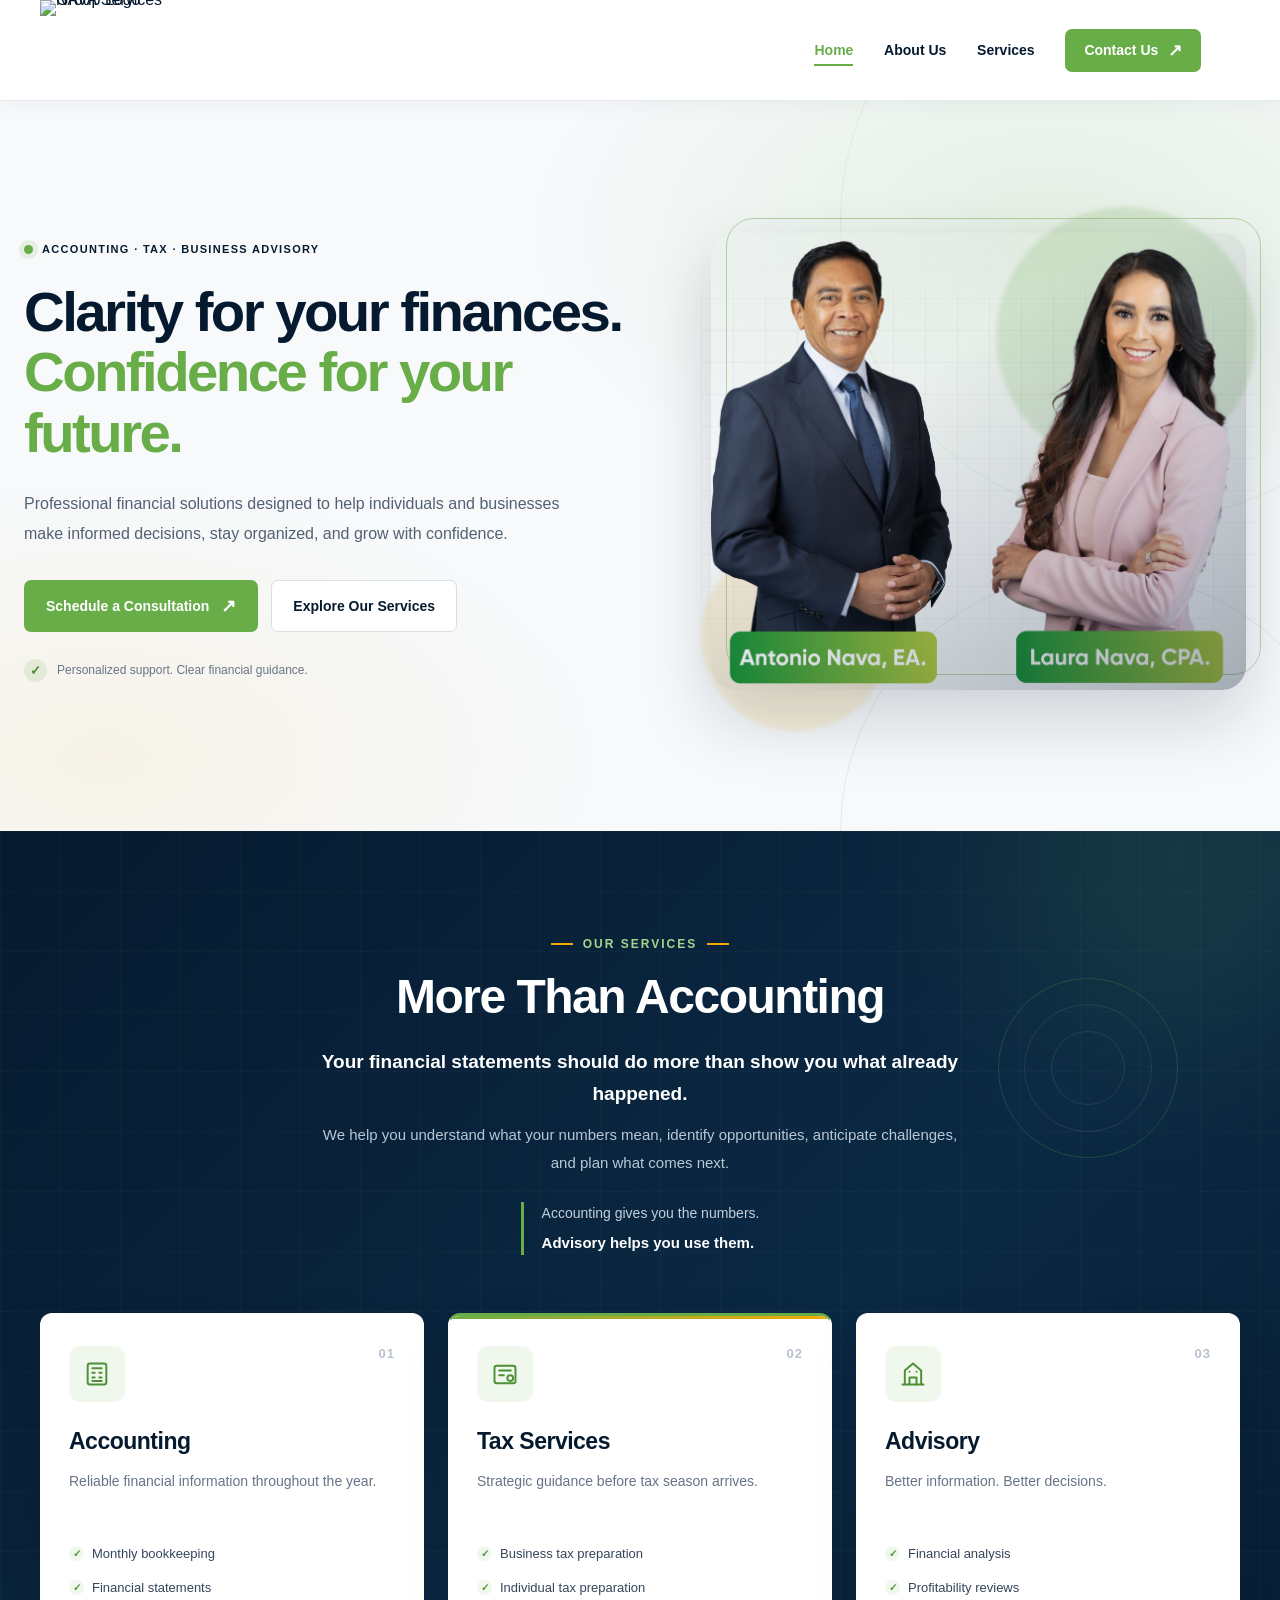
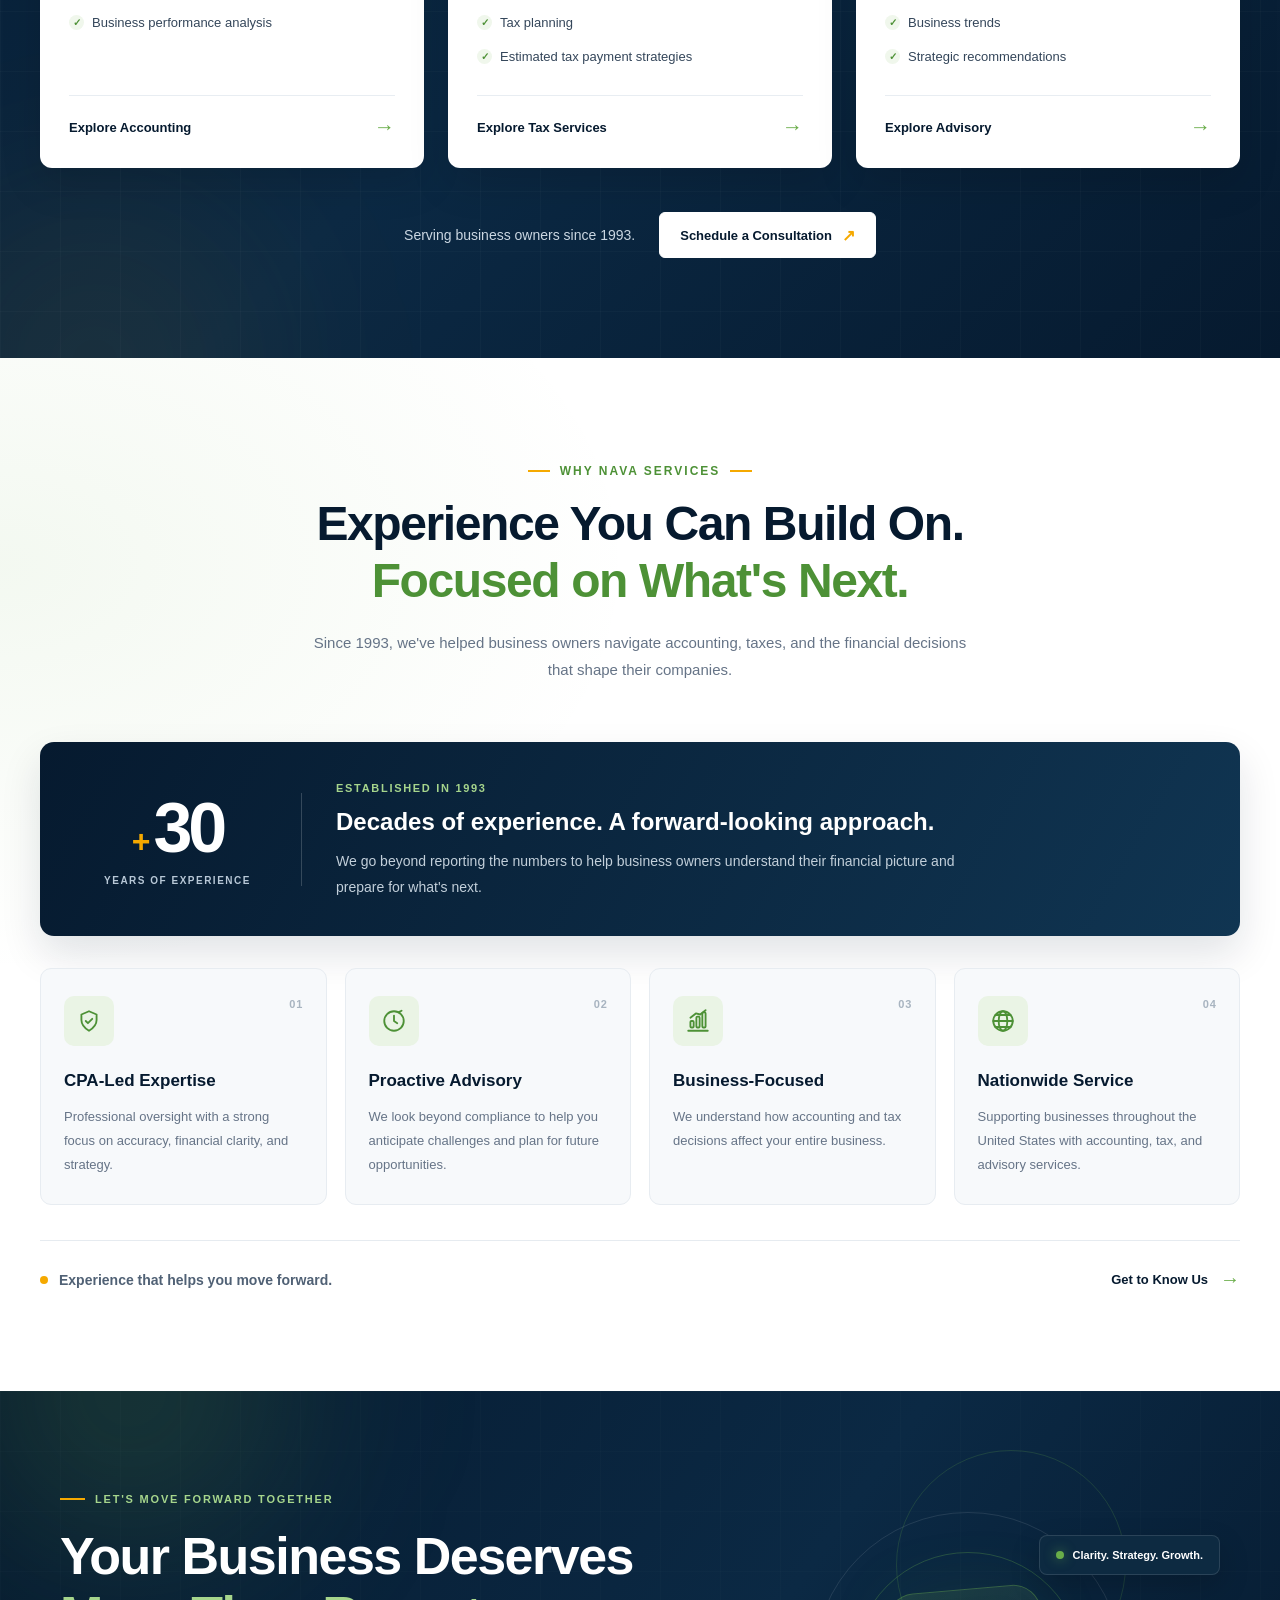
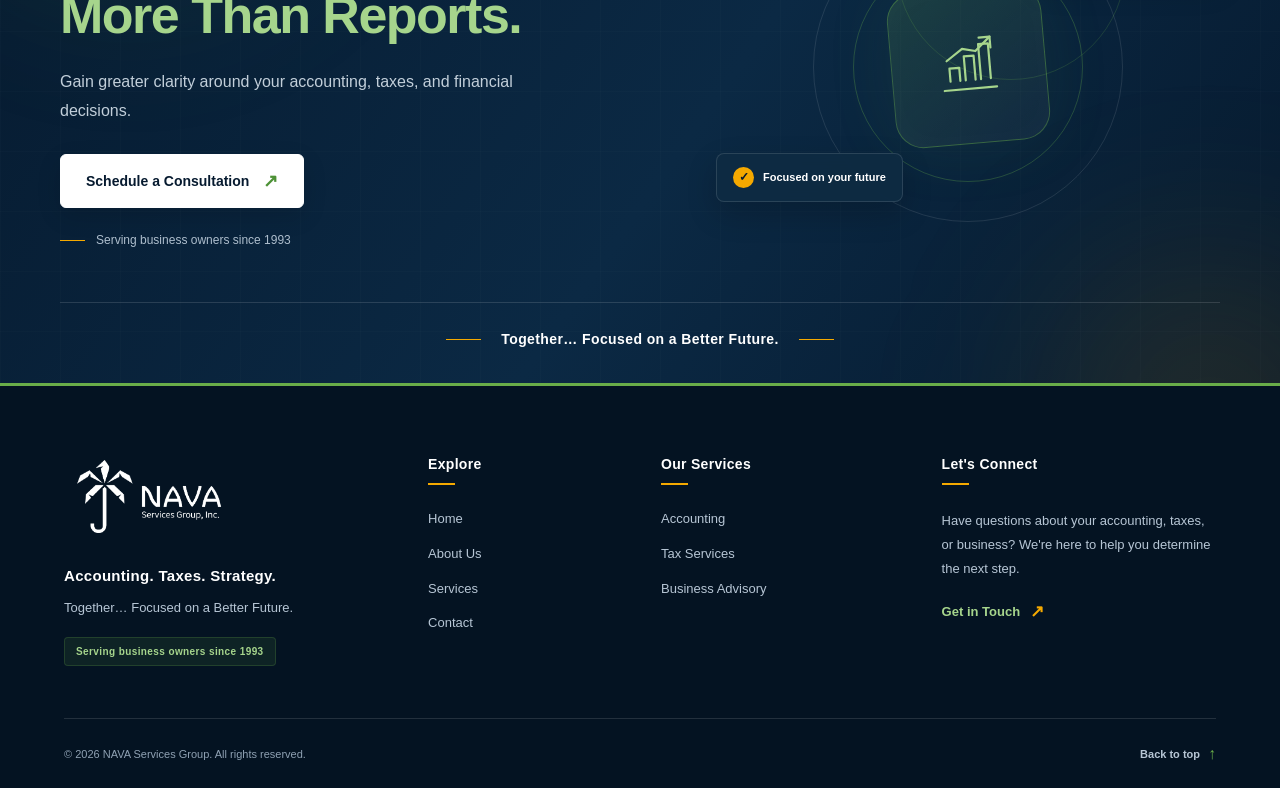
==== commit a3227a76: "favicon" ====
--- a/index.html
+++ b/index.html
@@ -2,6 +2,8 @@
 <!doctype html>
 <html lang="en">
 <head>
+  <link rel="icon" type="image/png" href="/assets/img/favicon.png">
+<link rel="apple-touch-icon" href="/assets/img/favicon.png">
   <meta charset="utf-8">
   <meta name="viewport" content="width=device-width, initial-scale=1">
   <meta name="theme-color" content="#061A2F">
@@ -9,6 +11,10 @@
     name="description"
     content="NAVA Services Group provides professional accounting, tax and business advisory services."
   >
+
+
+
+
 
   <title>NAVA Services Group | Accounting, Tax & Advisory</title>
 
--- a/components/nava-header.css
+++ b/components/nava-header.css
@@ -206,7 +206,7 @@
 .nava-brand img {
   display: block;
   width: 170px;
-  height: 56px;
+  height: 100px;
   object-fit: contain;
   object-position: left center;
 }
@@ -267,3 +267,81 @@
     height: 42px;
   }
 }
+
+/* ================================
+   NAVA HEADER — LANGUAGE SELECTOR
+================================ */
+
+.nava-language {
+  display: flex;
+  align-items: center;
+  justify-content: center;
+  margin-left: 8px;
+}
+
+/* Contenedor de GTranslate */
+.nava-language .gtranslate_wrapper {
+  display: flex;
+  align-items: center;
+  justify-content: center;
+}
+
+/* Selector principal */
+.nava-language .gt_switcher,
+.nava-language .gt_selector,
+.nava-language select {
+  font-family: inherit !important;
+  font-size: 13px !important;
+  font-weight: 600 !important;
+  color: #252525 !important;
+  background-color: #ffffff !important;
+  border: 1px solid #e5e7eb !important;
+  border-radius: 8px !important;
+  min-height: 40px;
+  padding: 8px 12px !important;
+  cursor: pointer;
+  outline: none;
+  box-shadow: 0 2px 8px rgba(0, 0, 0, 0.04);
+  transition:
+    border-color 0.2s ease,
+    box-shadow 0.2s ease,
+    background-color 0.2s ease;
+}
+
+/* Hover */
+.nava-language .gt_switcher:hover,
+.nava-language .gt_selector:hover,
+.nava-language select:hover {
+  border-color: #FC7921 !important;
+  box-shadow: 0 3px 12px rgba(252, 121, 33, 0.12);
+}
+
+/* Focus accesible */
+.nava-language .gt_switcher:focus,
+.nava-language .gt_selector:focus,
+.nava-language select:focus {
+  border-color: #FC7921 !important;
+  box-shadow: 0 0 0 3px rgba(252, 121, 33, 0.15);
+}
+
+/* Opciones del selector nativo */
+.nava-language select option {
+  color: #252525;
+  background: #ffffff;
+  padding: 8px;
+}
+
+/* Ajustes para móvil */
+@media (max-width: 768px) {
+  .nava-language {
+    margin: 12px 0 0;
+    justify-content: flex-start;
+    width: 100%;
+  }
+
+  .nava-language .gt_switcher,
+  .nava-language .gt_selector,
+  .nava-language select {
+    min-height: 42px;
+  }
+}
--- a/components/nava-hero.css
+++ b/components/nava-hero.css
@@ -20,7 +20,7 @@
 }
 
 .nava-hero__container {
-  width: min(1200px, calc(100% - 48px));
+  width: min(1300px, calc(100% - 48px));
   margin: 0 auto;
   display: grid;
   grid-template-columns: minmax(0, 1.05fr) minmax(0, .95fr);
@@ -439,3 +439,305 @@
     transition: none !important;
   }
 }
+
+/* ========================================
+   NAVA HERO — IMAGE VISUAL
+======================================== */
+
+/* Fondo general de la sección */
+.nava-hero {
+  position: relative;
+  isolation: isolate;
+  overflow: hidden;
+  background:
+    radial-gradient(
+      ellipse at 82% 18%,
+      rgba(105, 173, 73, 0.13),
+      transparent 35%
+    ),
+    radial-gradient(
+      ellipse at 8% 90%,
+      rgba(245, 169, 0, 0.08),
+      transparent 30%
+    ),
+    #f7f9fb;
+}
+
+/* Detalles decorativos del fondo */
+.nava-hero::before {
+  content: "";
+  position: absolute;
+  z-index: -1;
+  top: -180px;
+  right: -160px;
+  width: 600px;
+  height: 600px;
+  border: 1px solid rgba(105, 173, 73, 0.12);
+  border-radius: 50%;
+  pointer-events: none;
+}
+
+.nava-hero::after {
+  content: "";
+  position: absolute;
+  z-index: -1;
+  right: -80px;
+  bottom: -260px;
+  width: 520px;
+  height: 520px;
+  border: 1px solid rgba(6, 26, 47, 0.07);
+  border-radius: 50%;
+  pointer-events: none;
+}
+
+/* Contenedor de imagen */
+.nava-hero__visual--image {
+  position: relative;
+  display: flex;
+  align-items: center;
+  justify-content: center;
+  min-width: 0;
+  min-height: 540px;
+  padding: 30px 10px;
+  isolation: isolate;
+}
+
+/* Brillos decorativos */
+.nava-hero__visual-glow {
+  position: absolute;
+  z-index: -1;
+  border-radius: 50%;
+  filter: blur(2px);
+  pointer-events: none;
+}
+
+.nava-hero__visual-glow--green {
+  top: 3%;
+  right: 0;
+  width: 260px;
+  height: 260px;
+  background: rgba(105, 173, 73, 0.18);
+}
+
+.nava-hero__visual-glow--gold {
+  bottom: 0;
+  left: 0;
+  width: 190px;
+  height: 190px;
+  background: rgba(245, 169, 0, 0.13);
+}
+
+/* Cuadrícula sutil */
+.nava-hero__visual-grid {
+  position: absolute;
+  z-index: -1;
+  inset: 8% 0;
+  background-image:
+    linear-gradient(rgba(6, 26, 47, 0.035) 1px, transparent 1px),
+    linear-gradient(90deg, rgba(6, 26, 47, 0.035) 1px, transparent 1px);
+  background-size: 32px 32px;
+  mask-image: linear-gradient(
+    to bottom,
+    transparent,
+    black 20%,
+    black 80%,
+    transparent
+  );
+  pointer-events: none;
+}
+
+/* Marco principal de la imagen */
+.nava-hero__image-frame {
+  position: relative;
+  width: 100%;
+  max-width: 588px;
+  height: 457px;
+  border-radius: 24px;
+  isolation: isolate;
+}
+
+/* Marco exterior decorativo */
+.nava-hero__image-frame::before {
+  content: "";
+  position: absolute;
+  z-index: -1;
+  top: -15px;
+  right: -15px;
+  bottom: 15px;
+  left: 15px;
+  border: 1px solid rgba(105, 173, 73, 0.45);
+  border-radius: 28px;
+}
+
+/* Imagen */
+.nava-hero__main-image {
+  display: block;
+  width: 100%;
+  height: 100%;
+  object-fit: cover;
+  object-position: center;
+  border-radius: 24px;
+  box-shadow: 0 28px 70px rgba(6, 26, 47, 0.18);
+}
+
+/* Degradado suave para dar profundidad */
+.nava-hero__image-overlay {
+  position: absolute;
+  inset: 0;
+  border-radius: 24px;
+  background: linear-gradient(
+    145deg,
+    rgba(6, 26, 47, 0.02) 35%,
+    rgba(6, 26, 47, 0.35) 100%
+  );
+  pointer-events: none;
+}
+
+/* Tarjeta flotante */
+.nava-hero__floating {
+  position: absolute;
+  z-index: 3;
+  right: -25px;
+  bottom: 35px;
+  display: flex;
+  align-items: center;
+  gap: 13px;
+  max-width: 270px;
+  padding: 18px 22px;
+  border: 1px solid rgba(6, 26, 47, 0.07);
+  border-radius: 14px;
+  background: #ffffff;
+  box-shadow: 0 15px 45px rgba(6, 26, 47, 0.16);
+}
+
+.nava-hero__floating-icon {
+  display: flex;
+  align-items: center;
+  justify-content: center;
+  flex: 0 0 38px;
+  width: 38px;
+  height: 38px;
+  border-radius: 50%;
+  background: #eaf4e5;
+  color: #477d32;
+  font-size: 19px;
+  font-weight: 700;
+}
+
+.nava-hero__floating strong,
+.nava-hero__floating span {
+  display: block;
+}
+
+.nava-hero__floating strong {
+  margin-bottom: 4px;
+  color: #061A2F;
+  font-size: 13px;
+}
+
+.nava-hero__floating div span {
+  color: #75818e;
+  font-size: 11px;
+}
+
+/* Etiqueta inferior */
+.nava-hero__image-badge {
+  position: absolute;
+  z-index: 3;
+  bottom: -20px;
+  left: 25px;
+  display: flex;
+  align-items: center;
+  gap: 9px;
+  padding: 12px 16px;
+  border: 1px solid rgba(255, 255, 255, 0.2);
+  border-radius: 8px;
+  background: #061A2F;
+  color: #ffffff;
+  font-size: 10px;
+  font-weight: 700;
+  letter-spacing: 1px;
+  box-shadow: 0 12px 30px rgba(6, 26, 47, 0.16);
+}
+
+.nava-hero__image-badge-dot {
+  width: 7px;
+  height: 7px;
+  border-radius: 50%;
+  background: #69AD49;
+  box-shadow: 0 0 0 4px rgba(105, 173, 73, 0.15);
+}
+
+/* ========================================
+   RESPONSIVE
+======================================== */
+
+@media (max-width: 1024px) {
+  .nava-hero__visual--image {
+    min-height: 450px;
+  }
+
+  .nava-hero__image-frame {
+    max-width: 440px;
+    height: 420px;
+  }
+
+  .nava-hero__floating {
+    right: -10px;
+  }
+}
+
+@media (max-width: 768px) {
+  .nava-hero__visual--image {
+    min-height: 400px;
+    padding: 25px 15px;
+    margin-top: 25px;
+  }
+
+  .nava-hero__image-frame {
+    max-width: 520px;
+    height: 390px;
+  }
+
+  .nava-hero__floating {
+    right: 0;
+    bottom: 20px;
+    padding: 14px 17px;
+  }
+
+  .nava-hero__image-badge {
+    left: 15px;
+    bottom: -15px;
+  }
+}
+
+@media (max-width: 480px) {
+  .nava-hero__visual--image {
+    min-height: 340px;
+    padding: 20px 10px;
+  }
+
+  .nava-hero__image-frame {
+    height: 320px;
+    border-radius: 18px;
+  }
+
+  .nava-hero__main-image,
+  .nava-hero__image-overlay {
+    border-radius: 18px;
+  }
+
+  .nava-hero__image-frame::before {
+    border-radius: 22px;
+  }
+
+  .nava-hero__floating {
+    right: -5px;
+    bottom: 15px;
+  }
+
+  .nava-hero__image-badge {
+    left: 10px;
+    font-size: 9px;
+  }
+}
--- a/components/nava-footer.css
+++ b/components/nava-footer.css
@@ -56,7 +56,7 @@
   display: block;
   width: 170px;
   max-width: 100%;
-  height: 56px;
+  height: 90px;
   object-fit: contain;
   object-position: left center;
 }
